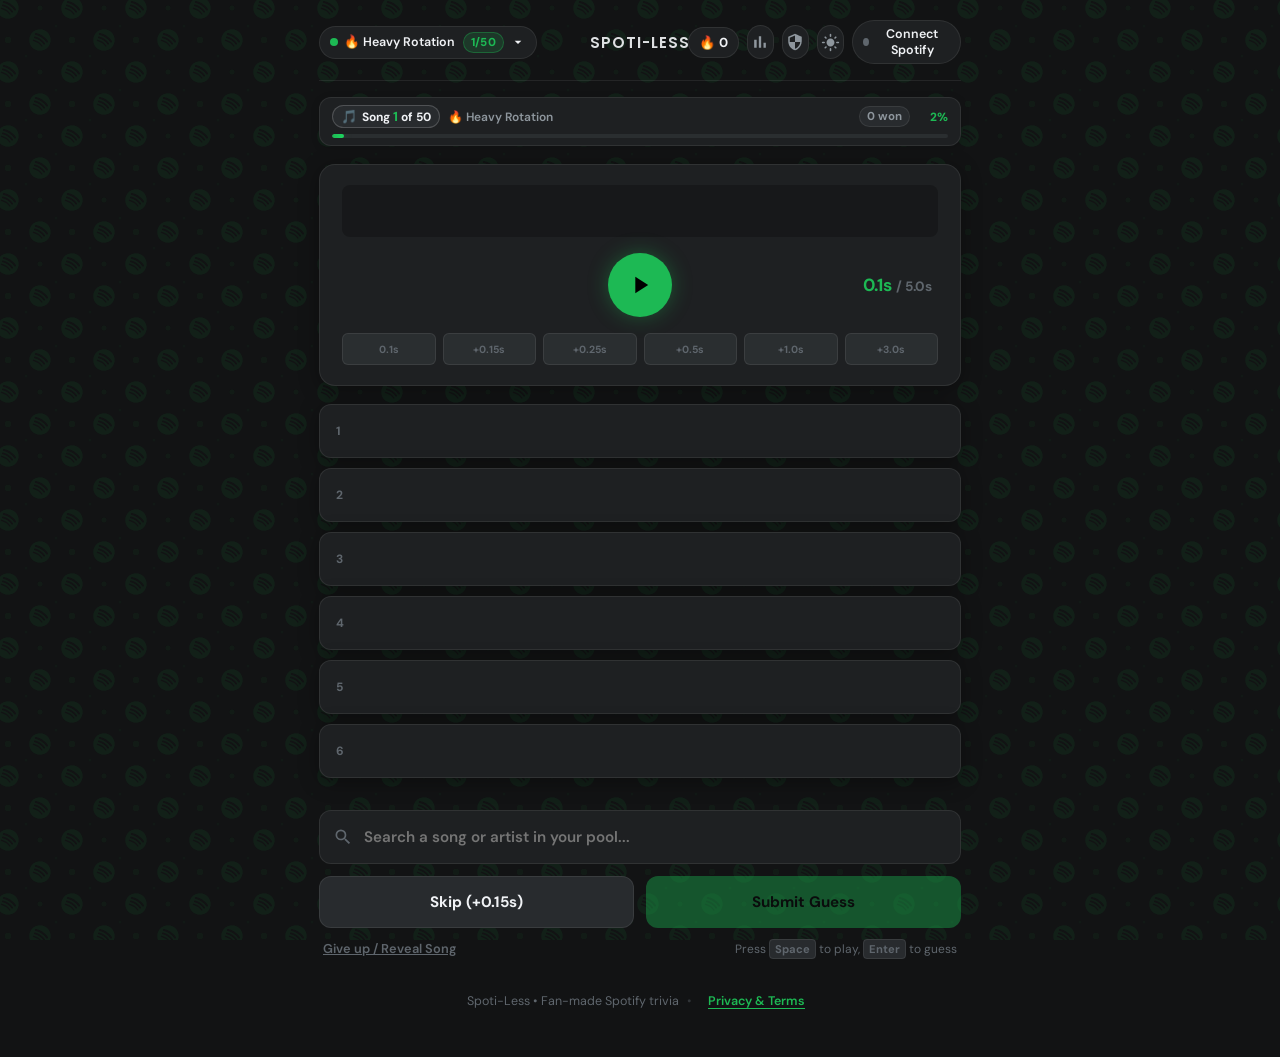
==== static/index.html @ 9ca17cbf "feat(auth): add standalone login.html page (/login) and remove blocking startup modal (v1.4.3)" ====
<!DOCTYPE html>
<!-- 
   ⚠️ HEY AI AGENT! Editing this markup?
   1. Stop! Read spotiless_context.md & rules first!
   2. Strict Fast-Path Budget: Capped at 1–2 tool calls total (Read -> Edit -> Done).
   3. DO NOT wander or do incremental reads. Make direct edits cleanly.
-->
<html lang="en">
<head>
    <meta charset="UTF-8">
    <meta name="viewport" content="width=device-width, initial-scale=1.0">
    <meta http-equiv="Cache-Control" content="no-cache, no-store, must-revalidate">
    <meta http-equiv="Pragma" content="no-cache">
    <meta http-equiv="Expires" content="0">
    <title>Spoti-Less</title>
    <script>
        if (window.location.search.includes("reset") || window.location.search.includes("clear")) {
            try {
                localStorage.clear();
                sessionStorage.clear();
                window.location.replace(window.location.origin + window.location.pathname);
            } catch (e) {}
        }
    </script>
    <script>
        (function() {
            try {
                const t = localStorage.getItem("spotiless_theme");
                if (t === "light") {
                    document.documentElement.classList.add("light-theme");
                }
            } catch (e) {}
        })();
    </script>
    <link rel="stylesheet" href="style.css?v=1.4.3">
    <link rel="preconnect" href="https://fonts.googleapis.com">
    <link rel="preconnect" href="https://fonts.gstatic.com" crossorigin>
    <link href="https://fonts.googleapis.com/css2?family=DM+Sans:ital,opsz,wght@0,9..40,400..800;1,9..40,400..800&family=Poppins:wght@600;700;800;900&display=swap" rel="stylesheet">
    <script>
        window.openPrivacyModal = function(e) {
            if (e && e.preventDefault) e.preventDefault();
            const m = document.getElementById('modal-privacy');
            if (m) {
                m.classList.remove('hidden');
                m.classList.add('active');
                m.style.setProperty('display', 'flex', 'important');
            }
        };
        window.closePrivacyModal = function(e) {
            if (e && e.preventDefault) e.preventDefault();
            const m = document.getElementById('modal-privacy');
            if (m) {
                m.classList.add('hidden');
                m.classList.remove('active');
                m.style.setProperty('display', 'none', 'important');
            }
        };
    
        window.setAccountMode = function(mode) {
            const isSignUp = mode === 'signup';
            window.isSignUpMode = isSignUp;
            const tabSignUp = document.getElementById('tab-mode-signup');
            const tabSignIn = document.getElementById('tab-mode-signin');
            const title = document.getElementById('form-acc-title');
            const desc = document.getElementById('form-acc-desc');
            const btnSubmit = document.getElementById('btn-submit-account');
            const btnToggle = document.getElementById('btn-toggle-account-mode');
            const userInput = document.getElementById('acc-username-input');
            const passInput = document.getElementById('acc-password-input');

            if (tabSignUp && tabSignIn) {
                if (isSignUp) {
                    tabSignUp.style.background = 'var(--color-spotify)';
                    tabSignUp.style.color = '#000';
                    tabSignIn.style.background = 'transparent';
                    tabSignIn.style.color = 'var(--color-text-muted)';
                } else {
                    tabSignIn.style.background = 'var(--color-spotify)';
                    tabSignIn.style.color = '#000';
                    tabSignUp.style.background = 'transparent';
                    tabSignUp.style.color = 'var(--color-text-muted)';
                }
            }

            const userLabel = document.getElementById("label-acc-user");
            if (isSignUp) {
                if (title) title.textContent = "Create Your Permanent Account";
                if (desc) desc.textContent = "Permanently links your Spotify session, streaks, and custom playlists on this device.";
                if (btnSubmit) btnSubmit.textContent = "Create Permanent Account & Play";
                if (btnToggle) btnToggle.textContent = "Already have an account? Sign In";
                if (userLabel) userLabel.textContent = "Username or Email";
                if (userInput) userInput.placeholder = "Choose a username or email";
                if (passInput) passInput.placeholder = "Choose a password (optional)";
            } else {
                if (title) title.textContent = "Sign In to Your Account";
                if (desc) desc.textContent = "Sign in with your username or email to restore your session and playlists on this device.";
                if (btnSubmit) btnSubmit.textContent = "Sign In & Play";
                if (btnToggle) btnToggle.textContent = "Need an account? Sign Up";
                if (userLabel) userLabel.textContent = "Username or Email";
                if (userInput) {
                    userInput.placeholder = "Enter your username or email";
                    try {
                        const acc = JSON.parse(localStorage.getItem('spotiless_account') || '{}');
                        const stored = acc.raw_input || acc.username || acc.email || localStorage.getItem('spotiless_account_name') || localStorage.getItem('spotiless_username') || '';
                        if (stored && !userInput.value) {
                            userInput.value = stored;
                        }
                    } catch (e) {}
                }
                if (passInput) passInput.placeholder = "Enter your password (optional)";
            }
        };

        window.toggleAccountAuthMode = function(e) {
            if (e && e.preventDefault) e.preventDefault();
            const nextMode = (window.isSignUpMode === false) ? 'signup' : 'signin';
            window.setAccountMode(nextMode);
        };
    </script>
</head>
<body class="dark-theme">
    <script>
        (function() {
            try {
                const t = localStorage.getItem("spotiless_theme");
                if (t === "light") {
                    document.body.classList.remove("dark-theme");
                    document.body.classList.add("light-theme");
                }
            } catch (e) {}
        })();
    </script>
    <!-- Main App Container -->
    <div class="app-layout">
        <!-- Top Navigation -->
        <header class="navbar">
            <div class="nav-left">
                <button id="btn-open-mode" class="nav-pill" title="Select Difficulty or Playlist">
                    <span class="pill-dot"></span>
                    <span id="active-pool-label">🔥 Heavy Rotation</span>
                    <span id="nav-counter-pill" class="nav-counter-pill" title="Current song / total songs in pool">1/50</span>
                    <svg class="chevron-icon" viewBox="0 0 24 24" width="16" height="16"><path fill="currentColor" d="M7 10l5 5 5-5z"/></svg>
                </button>
            </div>

            <div class="nav-center">
                <h1 class="logo">SPOTI-LESS</h1>
            </div>

            <div class="nav-right">
                <div class="streak-pill" title="Current Win Streak">
                    <span class="streak-flame">🔥</span>
                    <span id="streak-counter">0</span>
                </div>
                <button id="btn-open-stats" class="icon-button" title="Your Stats">
                    <svg viewBox="0 0 24 24" width="20" height="20"><path fill="currentColor" d="M5 9.2h3V19H5zM10.6 5h2.8v14h-2.8zm5.6 8H19v6h-2.8z"/></svg>
                </button>
                <button id="btn-nav-privacy" class="icon-button" title="Privacy Policy & Terms of Service" onclick="openPrivacyModal(event)" aria-label="Privacy & Terms">
                    <svg viewBox="0 0 24 24" width="18" height="18"><path fill="currentColor" d="M12 1L3 5v6c0 5.55 3.84 10.74 9 12 5.16-1.26 9-6.45 9-12V5l-9-4zm0 10.99h7c-.53 4.12-3.28 7.79-7 8.94V12H5V6.3l7-3.11v8.8z"/></svg>
                </button>
                <button id="btn-theme-toggle" class="icon-button" title="Toggle Light / Dark Mode" aria-label="Toggle Theme">
                    <svg id="icon-theme-sun" viewBox="0 0 24 24" width="19" height="19"><path fill="currentColor" d="M12 7c-2.76 0-5 2.24-5 5s2.24 5 5 5 5-2.24 5-5-2.24-5-5-5zM2 13h2c.55 0 1-.45 1-1s-.45-1-1-1H2c-.55 0-1 .45-1 1s.45 1 1 1zm18 0h2c.55 0 1-.45 1-1s-.45-1-1-1h-2c-.55 0-1 .45-1 1s.45 1 1 1zM11 2v2c0 .55.45 1 1 1s1-.45 1-1V2c0-.55-.45-1-1-1s-1 .45-1 1zm0 18v2c0 .55.45 1 1 1s1-.45 1-1v-2c0-.55-.45-1-1-1s-1 .45-1 1zM5.99 4.58a.996.996 0 0 0-1.41 0 .996.996 0 0 0 0 1.41l1.06 1.06c.39.39 1.03.39 1.41 0s.39-1.03 0-1.41L5.99 4.58zm12.37 12.37a.996.996 0 0 0-1.41 0 .996.996 0 0 0 0 1.41l1.06 1.06c.39.39 1.03.39 1.41 0a.996.996 0 0 0 0-1.41l-1.06-1.06zm1.06-10.96a.996.996 0 0 0-1.41-1.41l-1.06 1.06c-.39.39-.39 1.03 0 1.41s1.03.39 1.41 0l1.06-1.06zM7.05 18.36a.996.996 0 0 0-1.41-1.41l-1.06 1.06c-.39.39-.39 1.03 0 1.41s1.03.39 1.41 0l1.06-1.06z"/></svg>
                    <svg id="icon-theme-moon" class="hidden" viewBox="0 0 24 24" width="19" height="19"><path fill="currentColor" d="M12.3 2a10 10 0 0 0-1.9 19.8 10 10 0 0 0 10.9-10.9A10.02 10.02 0 0 0 12.3 2zm-1.1 17.8A8 8 0 0 1 9.4 4.3a8.1 8.1 0 0 0 1.8 15.5z"/></svg>
                </button>
                <button id="btn-open-auth" class="nav-pill nav-auth-pill" title="Account &amp; Connect Spotify" onclick="window.location.href='login.html'">
                    <span id="auth-status-dot" class="dot-disconnected"></span>
                    <span id="auth-username-label">Connect Spotify</span>
                </button>
            </div>
        </header>

        <!-- Main Guessing Stage -->
        <main class="game-container">
            <!-- Playlist Game Session Progress Card -->
            <div class="game-progress-card" id="game-progress-card">
                <div class="game-progress-header">
                    <div class="progress-left">
                        <span class="game-counter-badge">
                            <span class="counter-icon">🎵</span>
                            <span class="counter-text">Song <strong id="song-counter-current">1</strong> of <span id="song-counter-total">50</span></span>
                        </span>
                        <span class="progress-playlist-name" id="song-counter-pool-label">🔥 Heavy Rotation</span>
                    </div>
                    <div class="progress-right">
                        <span class="progress-score-pill" id="progress-score-pill">0 won</span>
                        <span class="progress-pct-badge" id="song-progress-pct">2%</span>
                    </div>
                </div>
                <div class="game-progress-track">
                    <div class="game-progress-fill" id="song-progress-fill" style="width: 2%;"></div>
                </div>
            </div>

            <!-- Audio Player & Snippet Timeline Card -->
            <section class="player-card">
                <div class="visualizer-container">
                    <canvas id="waveform-canvas" width="600" height="48"></canvas>
                </div>

                <div class="player-controls">
                    <button id="btn-play" class="btn-circle-play" title="Play snippet (Spacebar)">
                        <svg id="icon-play" viewBox="0 0 24 24" width="28" height="28"><path fill="currentColor" d="M8 5v14l11-7z"/></svg>
                        <svg id="icon-pause" class="hidden" viewBox="0 0 24 24" width="28" height="28"><path fill="currentColor" d="M6 19h4V5H6v14zm8-14v14h4V5h-4z"/></svg>
                    </button>
                    
                    <div class="playback-info">
                        <span id="label-playback-time">0.1s</span>
                        <span class="label-playback-max">/ 5.0s</span>
                    </div>

                    <div id="loading-spinner" class="spinner hidden" title="Loading audio buffer..."></div>
                </div>

                <!-- Segmented Stepper Timeline -->
                <div class="timeline-bar" id="timeline-segments">
                    <div class="segment" data-index="0" data-time="0.1"><div class="fill"></div><span class="seg-label">0.1s</span></div>
                    <div class="segment" data-index="1" data-time="0.25"><div class="fill"></div><span class="seg-label">+0.15s</span></div>
                    <div class="segment" data-index="2" data-time="0.5"><div class="fill"></div><span class="seg-label">+0.25s</span></div>
                    <div class="segment" data-index="3" data-time="1.0"><div class="fill"></div><span class="seg-label">+0.5s</span></div>
                    <div class="segment" data-index="4" data-time="2.0"><div class="fill"></div><span class="seg-label">+1.0s</span></div>
                    <div class="segment" data-index="5" data-time="5.0"><div class="fill"></div><span class="seg-label">+3.0s</span></div>
                </div>
            </section>

            <!-- Guess Slots (6 Rows) -->
            <section class="guesses-list" id="guesses-container">
                <div class="guess-row empty" data-row="0"><span class="row-num">1</span><span class="guess-text"></span></div>
                <div class="guess-row empty" data-row="1"><span class="row-num">2</span><span class="guess-text"></span></div>
                <div class="guess-row empty" data-row="2"><span class="row-num">3</span><span class="guess-text"></span></div>
                <div class="guess-row empty" data-row="3"><span class="row-num">4</span><span class="guess-text"></span></div>
                <div class="guess-row empty" data-row="4"><span class="row-num">5</span><span class="guess-text"></span></div>
                <div class="guess-row empty" data-row="5"><span class="row-num">6</span><span class="guess-text"></span></div>
            </section>

            <!-- Search & Actions -->
            <section class="action-dock">
                <div class="search-box-wrapper">
                    <svg class="search-icon" viewBox="0 0 24 24" width="20" height="20"><path fill="currentColor" d="M15.5 14h-.79l-.28-.27A6.471 6.471 0 0 0 16 9.5 6.5 6.5 0 1 0 9.5 16c1.61 0 3.09-.59 4.23-1.57l.27.28v.79l5 4.99L20.49 19l-4.99-5zm-6 0C7.01 14 5 11.99 5 9.5S7.01 5 9.5 5 14 7.01 14 9.5 11.99 14 9.5 14z"/></svg>
                    <input type="text" id="input-guess" placeholder="Search a song or artist in your pool..." autocomplete="off">
                    <button id="btn-clear-search" class="clear-btn hidden">&times;</button>
                    <!-- Autocomplete dropdown -->
                    <div id="autocomplete-list" class="autocomplete-dropdown hidden"></div>
                </div>

                <div class="action-buttons-row">
                    <button id="btn-skip" class="btn btn-secondary">
                        <span id="skip-text">Skip (+0.15s)</span>
                    </button>
                    <button id="btn-submit" class="btn btn-primary" disabled>
                        <span>Submit Guess</span>
                    </button>
                </div>

                <div class="dock-footer">
                    <button id="btn-give-up" class="btn-link">Give up / Reveal Song</button>
                    <span class="hotkey-hint">Press <kbd>Space</kbd> to play, <kbd>Enter</kbd> to guess</span>
                </div>
            </section>
        </main>

        <!-- Centered Page Footnote -->
        <footer class="page-footnote" style="pointer-events: auto !important; position: relative; z-index: 50;">
            <span>Spoti-Less &bull; Fan-made Spotify trivia</span>
            <span class="footnote-sep">&bull;</span>
            <button id="btn-open-privacy" class="footer-legal-link" onclick="openPrivacyModal(event)">Privacy &amp; Terms</button>
        </footer>
    </div>

    <!-- REVEAL / VICTORY / GAME OVER MODAL -->
    <div id="modal-reveal" class="modal-overlay hidden">
        <div class="modal-card reveal-card">
            <div id="reveal-header" class="reveal-header win">
                <div class="reveal-badge-icon" id="reveal-status-icon">🎉</div>
                <h2 id="reveal-title">You Nailed It!</h2>
                <p id="reveal-subtitle">Solved in 0.1 seconds</p>
            </div>

            <div class="reveal-song-hero">
                <div class="cover-wrapper">
                    <img id="reveal-album-art" src="" alt="Album Artwork">
                    <div class="cover-overlay-play" id="btn-play-reveal-song">
                        <svg viewBox="0 0 24 24" width="36" height="36"><path fill="currentColor" d="M8 5v14l11-7z"/></svg>
                    </div>
                </div>
                <div class="song-details">
                    <h3 id="reveal-song-name">Song Name</h3>
                    <p id="reveal-artist-name">Artist Name</p>
                    <span id="reveal-album-name" class="album-tag">Album Title</span>
                </div>
            </div>

            <!-- Playlist Progress in Reveal Modal -->
            <div class="reveal-progress-box" id="reveal-progress-box">
                <div class="reveal-progress-info">
                    <span class="reveal-progress-label" id="reveal-progress-label">Song 1 of 50 • Heavy Rotation</span>
                    <span class="reveal-progress-score" id="reveal-progress-score">0/1 won</span>
                </div>
                <div class="reveal-progress-track">
                    <div class="reveal-progress-fill" id="reveal-progress-fill" style="width: 2%;"></div>
                </div>
                <div id="reveal-completion-banner" class="reveal-completion-banner hidden"></div>
            </div>

            <!-- Guess Grid Preview -->
            <div class="reveal-grid" id="reveal-emoji-grid">
                <!-- Emoji blocks will be rendered here -->
            </div>

            <div class="reveal-actions">
                <button id="btn-share" class="btn btn-secondary btn-icon-text">
                    <svg viewBox="0 0 24 24" width="18" height="18"><path fill="currentColor" d="M18 16.08c-.76 0-1.44.3-1.96.77L8.91 12.7c.05-.23.09-.46.09-.7s-.04-.47-.09-.7l7.05-4.11c.54.5 1.25.81 2.04.81 1.66 0 3-1.34 3-3s-1.34-3-3-3-3 1.34-3 3c0 .24.04.47.09.7L8.04 9.81C7.5 9.31 6.79 9 6 9c-1.66 0-3 1.34-3 3s1.34 3 3 3c.79 0 1.5-.31 2.04-.81l7.12 4.16c-.05.21-.08.43-.08.65 0 1.61 1.31 2.92 2.92 2.92s2.92-1.31 2.92-2.92c0-1.61-1.31-2.92-2.92-2.92z"/></svg>
                    <span>Share Result</span>
                </button>
                <button id="btn-next-song" class="btn btn-primary btn-glow">
                    <span>Next Song &rarr;</span>
                </button>
            </div>
        </div>
    </div>

    <!-- SPOTIFY AUTH & ACCOUNT ONBOARDING MODAL -->
    <div id="modal-auth" class="modal-overlay hidden" style="z-index: 1100;">
        <div class="modal-card modal-wide">
            <div class="modal-header">
                <h2 id="auth-modal-title">Account &amp; Spotify Link</h2>
                <button class="modal-close-btn" data-modal="modal-auth" onclick="document.getElementById('modal-auth').classList.add('hidden')">&times;</button>
            </div>
            <div style="margin-bottom: 12px; background: rgba(29, 185, 84, 0.12); border: 1px solid rgba(29, 185, 84, 0.35); border-radius: var(--radius-sm); padding: 10px 12px; display: flex; align-items: center; justify-content: space-between; gap: 10px; flex-wrap: wrap;">
                <span style="font-size: 0.8rem; color: var(--color-text); font-weight: 600;">Prefer the full-screen login page?</span>
                <a href="login.html" class="btn btn-primary btn-xs" style="text-decoration: none; font-weight: 800;">Open Full Login Page &rarr;</a>
            </div>

            <!-- Connected Profile View (when logged in) -->
            <div id="auth-connected-view" class="connected-card hidden" style="margin-bottom: 16px;">
                <div class="user-row" style="display: flex; align-items: center; gap: 12px; margin-bottom: 14px;">
                    <img id="user-avatar" src="https://i.scdn.co/image/ab6775700000ee853df25b81110cd06e8f62f064" alt="Avatar" class="avatar-img" style="width: 48px; height: 48px; border-radius: 50%;">
                    <div style="flex: 1; text-align: left;">
                        <div style="display: flex; align-items: center; justify-content: space-between; gap: 8px;">
                            <h4 id="user-name-display" style="font-size: 0.95rem; font-weight: 700; word-break: break-all; margin: 0;">Account</h4>
                            <button id="btn-show-edit-username" class="btn btn-secondary btn-xs" type="button" style="font-size: 0.72rem; padding: 3px 8px; border-radius: var(--radius-sm); font-weight: 700; white-space: nowrap;">✏️ Edit</button>
                        </div>
                        <span id="user-tier-badge" class="premium-badge" style="background: rgba(255, 255, 255, 0.15); color: #ddd; font-size: 0.72rem; padding: 2px 7px; border-radius: 4px; font-weight: 800; display: inline-block; margin-top: 4px;">Free Player</span>
                    </div>
                </div>

                <!-- Inline Edit Username Form -->
                <div id="box-edit-username" class="hidden" style="background: var(--bg-surface); padding: 12px; border-radius: var(--radius-sm); border: 1px solid var(--border-color); margin-bottom: 12px; text-align: left;">
                    <label style="display: block; font-size: 0.78rem; font-weight: 700; margin-bottom: 6px; color: var(--color-text-muted);">New Username</label>
                    <div style="display: flex; gap: 6px;">
                        <input type="text" id="input-new-username" placeholder="e.g. Cole" style="flex: 1; padding: 8px 10px; font-size: 0.85rem; background: var(--bg-surface-elevated); border: 1px solid var(--border-color); color: var(--color-text); border-radius: var(--radius-sm);">
                        <button id="btn-save-new-username" class="btn btn-primary" style="padding: 8px 12px; font-size: 0.82rem; font-weight: 700;">Save</button>
                        <button id="btn-cancel-edit-username" class="btn btn-secondary" style="padding: 8px 10px; font-size: 0.82rem;">Cancel</button>
                    </div>
                </div>

                <!-- Welcome Banner for newly signed-in users -->
                <div id="account-welcome-banner" class="hidden" style="background: rgba(29, 185, 84, 0.15); border: 1px solid var(--color-spotify); border-radius: var(--radius-sm); padding: 10px 12px; margin-bottom: 12px; font-size: 0.82rem; color: #fff; font-weight: 600; text-align: left;"></div>

                <!-- Primary Play CTA after signing in -->
                <button type="button" id="btn-start-playing-connected" class="btn btn-primary btn-full btn-glow" onclick="if(window.closeAuthModalAndPlay){window.closeAuthModalAndPlay();}else{document.getElementById('modal-auth').classList.add('hidden');}" style="font-weight: 800; font-size: 0.92rem; margin-bottom: 14px;">
                    ▶ Start Playing Now
                </button>

                <!-- Connect / Link Spotify Section for Logged-in Users -->
                <div id="account-spotify-link-box" style="background: var(--bg-surface-elevated); padding: 14px; border-radius: var(--radius-md); border: 1px solid var(--border-color); margin-bottom: 14px; text-align: left;">
                    <div style="display: flex; align-items: center; justify-content: space-between; margin-bottom: 8px;">
                        <h4 style="font-size: 0.88rem; font-weight: 800; margin: 0; color: var(--color-text); display: flex; align-items: center; gap: 6px;">
                            <span>🎵</span> Spotify Connection
                        </h4>
                        <span id="spotify-link-pill" style="font-size: 0.72rem; padding: 2px 8px; border-radius: 12px; font-weight: 700; background: rgba(255, 107, 107, 0.2); color: #ff6b6b;">Not Linked</span>
                    </div>
                    <p style="font-size: 0.78rem; color: var(--color-text-muted); line-height: 1.45; margin-bottom: 10px;">
                        Paste a Spotify playlist link (Mobile or PC) or your <code>sp_dc</code> cookie (Desktop) below.
                    </p>

                    <!-- Unlinked State: Playlist Link or Cookie Input & Guidance -->
                    <div id="box-spotify-unlinked">
                        <div style="display: flex; gap: 8px; margin-bottom: 8px; flex-wrap: wrap;">
                            <input type="text" id="input-connected-cookie-spdc" placeholder="Paste Spotify playlist link or sp_dc cookie" style="flex: 1; min-width: 180px; padding: 9px 12px; font-size: 0.82rem; background: var(--bg-surface); border: 1px solid var(--border-color); color: var(--color-text); border-radius: var(--radius-sm);">
                            <button type="button" id="btn-save-connected-cookie" class="btn btn-primary" style="white-space: nowrap; font-size: 0.82rem; font-weight: 800; padding: 9px 14px;">
                                Link Spotify
                            </button>
                        </div>
                        <details style="font-size: 0.75rem; color: var(--color-text-muted); background: rgba(0, 0, 0, 0.2); border-radius: var(--radius-sm); padding: 8px 10px; border: 1px solid rgba(255, 255, 255, 0.05);">
                            <summary style="cursor: pointer; font-weight: 700; color: var(--color-spotify); outline: none;">How to connect on Mobile vs PC?</summary>
                            <ol style="margin: 8px 0 0 16px; padding: 0; line-height: 1.55;">
                                <li><strong>Mobile or PC:</strong> Open any playlist in the Spotify app &rarr; tap <strong>Share &rarr; Copy Link</strong>, then paste it above. <em>(Note: Live personal Spotify streaming requires the Desktop app; the web site plays Cloud Top Hits.)</em></li>
                                <li><strong>PC Desktop Cookie:</strong> Open <a href="https://open.spotify.com" target="_blank" rel="noopener noreferrer" style="color: var(--color-spotify); text-decoration: underline;">open.spotify.com</a>, press <kbd style="background: rgba(255,255,255,0.1); padding: 1px 4px; border-radius: 3px;">F12</kbd> &rarr; <strong>Application &gt; Cookies</strong> &rarr; copy <code>sp_dc</code>.</li>
                            </ol>
                        </details>
                        <div style="margin-top: 10px; border-top: 1px solid var(--border-color); padding-top: 10px;">
                            <button type="button" class="btn btn-secondary btn-full" onclick="if(window.closeAuthModalAndPlay){window.closeAuthModalAndPlay();}else{document.getElementById('modal-auth').classList.add('hidden');}" style="font-weight: 700; font-size: 0.85rem;">
                                ▶ Play Free Hits Now (Skip Spotify Link)
                            </button>
                        </div>
                    </div>

                    <!-- Linked State: Show Connected Status & Disconnect Option -->
                    <div id="box-spotify-linked" class="hidden" style="align-items: center; justify-content: space-between; background: rgba(29, 185, 84, 0.1); border: 1px solid rgba(29, 185, 84, 0.3); border-radius: var(--radius-sm); padding: 10px 12px;">
                        <div style="font-size: 0.82rem; color: var(--color-spotify); font-weight: 700; display: flex; align-items: center; gap: 6px;">
                            <span>✓</span> Spotify Cookie Linked
                        </div>
                        <button type="button" id="btn-unlink-spotify" class="btn btn-secondary btn-xs" style="color: #ff6b6b; border-color: rgba(255, 107, 107, 0.3);">
                            Unlink Spotify
                        </button>
                    </div>
                </div>

                <div style="display: flex; gap: 8px; flex-direction: column;">
                    <button id="btn-show-edit-username-bottom" class="btn btn-secondary btn-full" type="button" style="font-size: 0.85rem; font-weight: 700;">✏️ Change Username</button>
                    <button id="btn-logout" class="btn btn-secondary btn-full btn-danger">Sign Out / Switch Account</button>
                </div>
            </div>

            <!-- Unconnected Onboarding & Login View -->
            <div id="auth-unconnected-view">
                <p style="font-size: 0.85rem; color: var(--color-text-muted); margin-bottom: 14px; text-align: left;">
                    Welcome to Spoti-Less! Link your Spotify to guess songs from your library, or play free right away:
                </p>

                <div class="auth-tabs" style="margin-bottom: 14px;">
                    <button class="tab-btn active" data-tab="tab-account" id="tab-btn-account">👤 Permanent Account</button>
                    <button class="tab-btn" data-tab="tab-cookie" id="tab-btn-cookie">🍪 Cookie / Guest</button>
                </div>

                <!-- Tab 1: Permanent Account (Sign Up / Sign In) -->
                <div id="tab-account" class="tab-content active" style="text-align: left;">
                    <div style="background: var(--bg-surface-elevated); border: 1px solid var(--border-color); border-radius: var(--radius-md); padding: 16px; margin-bottom: 12px;">
                        
                        <!-- Account Mode Segmented Pills -->
                        <div class="account-mode-switcher" style="display: flex; background: var(--bg-surface); padding: 4px; border-radius: var(--radius-sm); border: 1px solid var(--border-color); margin-bottom: 14px; gap: 4px;">
                            <button type="button" id="tab-mode-signup" class="btn-mode-tab active" onclick="setAccountMode('signup')" style="flex: 1; padding: 8px 12px; font-size: 0.82rem; font-weight: 800; border-radius: 4px; border: none; cursor: pointer; background: var(--color-spotify); color: #000; transition: all 0.15s ease;">
                                ✨ Create Account
                            </button>
                            <button type="button" id="tab-mode-signin" class="btn-mode-tab" onclick="setAccountMode('signin')" style="flex: 1; padding: 8px 12px; font-size: 0.82rem; font-weight: 800; border-radius: 4px; border: none; cursor: pointer; background: transparent; color: var(--color-text-muted); transition: all 0.15s ease;">
                                🔑 Sign In
                            </button>
                        </div>

                        <h4 id="form-acc-title" style="font-size: 0.95rem; font-weight: 700; color: var(--color-text); margin-bottom: 6px;">
                            Create Your Permanent Account
                        </h4>
                        <p id="form-acc-desc" style="font-size: 0.78rem; color: var(--color-text-muted); margin-bottom: 12px;">
                            Permanently links your Spotify session, streaks, and custom playlists on this device.
                        </p>
                        <form id="form-local-account" onsubmit="return window.handleAccountSubmit ? window.handleAccountSubmit(event) : false;" novalidate style="display: flex; flex-direction: column; gap: 10px;">
                            <div>
                                <label id="label-acc-user" style="display: block; font-size: 0.76rem; font-weight: 700; margin-bottom: 4px; color: var(--color-text-muted);">Username or Email</label>
                                <input type="text" id="acc-username-input" required placeholder="Choose a username or email" style="width: 100%; box-sizing: border-box; padding: 10px 12px; font-size: 0.85rem; background: var(--bg-surface); border: 1px solid var(--border-color); color: var(--color-text); border-radius: var(--radius-sm);">
                            </div>
                            <div>
                                <label style="display: block; font-size: 0.76rem; font-weight: 700; margin-bottom: 4px; color: var(--color-text-muted);">Password <span style="font-size: 0.7rem; font-weight: normal; color: var(--color-text-subtle);">(optional)</span></label>
                                <input type="password" id="acc-password-input" placeholder="Choose a password (optional)" style="width: 100%; box-sizing: border-box; padding: 10px 12px; font-size: 0.85rem; background: var(--bg-surface); border: 1px solid var(--border-color); color: var(--color-text); border-radius: var(--radius-sm);">
                            </div>
                            <button type="submit" id="btn-submit-account" class="btn btn-primary btn-full" onclick="return window.handleAccountSubmit ? window.handleAccountSubmit(event) : false;" style="font-weight: 800; margin-top: 4px;">
                                Create Permanent Account &amp; Play
                            </button>
                        </form>
                        <div style="margin-top: 10px; text-align: center;">
                            <button type="button" id="btn-toggle-account-mode" onclick="toggleAccountAuthMode(event)" style="background: none; border: none; font-size: 0.78rem; color: var(--color-spotify); cursor: pointer; text-decoration: underline; padding: 6px 12px;">
                                Already have an account? Sign In
                            </button>
                        </div>
                    </div>
                </div>

                <!-- Tab 2: Temporary Cookie or Guest -->
                <div id="tab-cookie" class="tab-content" style="text-align: left;">
                    <div style="background: var(--bg-surface-elevated); border: 1px solid var(--border-color); border-radius: var(--radius-md); padding: 16px; margin-bottom: 12px;">
                        <h4 style="font-size: 0.95rem; font-weight: 700; color: var(--color-text); margin-bottom: 6px;">
                            Link Temporarily with Spotify Cookie
                        </h4>
                        <p style="font-size: 0.78rem; color: var(--color-text-muted); margin-bottom: 12px;">
                            Quickly import your Spotify library for this session using your <code>sp_dc</code> cookie from open.spotify.com:
                        </p>
                        <div style="display: flex; gap: 8px; margin-bottom: 14px;">
                            <input type="text" id="input-cookie-spdc" placeholder="Paste 'sp_dc' cookie here" style="flex: 1; padding: 10px 12px; font-size: 0.82rem; background: var(--bg-surface); border: 1px solid var(--border-color); color: var(--color-text); border-radius: var(--radius-sm);">
                            <button id="btn-save-cookie" class="btn btn-primary" style="white-space: nowrap; font-size: 0.82rem; font-weight: 700;">
                                Link Cookie
                            </button>
                        </div>
                        <div style="border-top: 1px solid var(--border-color); padding-top: 12px;">
                            <button id="btn-guest-play-direct" class="btn btn-secondary btn-full" style="font-size: 0.88rem; font-weight: 700;">
                                ▶ Play Free as Guest (Instant 50+ Top Hits)
                            </button>
                        </div>
                    </div>
                </div>
                <div style="margin-top: 14px; text-align: center; border-top: 1px solid var(--border-color); padding-top: 10px;">
                    <button type="button" class="btn-link" style="font-size: 0.78rem; color: var(--color-text-subtle); text-decoration: underline;" onclick="openPrivacyModal(event)">
                        Privacy Policy &amp; Terms of Service
                    </button>
                </div>
            </div>
        </div>
    </div>

    <!-- PLAYLIST & DIFFICULTY SELECTOR MODAL -->
    <div id="modal-mode" class="modal-overlay hidden">
        <div class="modal-card modal-wide">
            <div class="modal-header">
                <h2>Game Difficulty & Playlists</h2>
                <button class="modal-close-btn" data-modal="modal-mode" onclick="document.getElementById('modal-mode').classList.add('hidden')">&times;</button>
            </div>

            <div class="modal-body-scroll">
                <h4 class="section-title">Difficulty by Listening Frequency</h4>
                <div class="difficulty-grid" id="difficulty-options">
                    <div class="mode-card selected" data-mode="easy">
                        <div class="mode-badge easy">🔥 EASY</div>
                        <h3>Heavy Rotation</h3>
                        <p>Your most-played tracks from the past 4 weeks. Songs you know inside out.</p>
                    </div>
                    <div class="mode-card" data-mode="medium">
                        <div class="mode-badge medium">⚡ MEDIUM</div>
                        <h3>Familiar Favorites</h3>
                        <p>Your regular rotation over the past 6 months + recent favorites.</p>
                    </div>
                    <div class="mode-card" data-mode="hard">
                        <div class="mode-badge hard">💀 HARD</div>
                        <h3>All-Time Deep Cuts</h3>
                        <p>Archive favorites & older saved tracks you haven't heard in ages.</p>
                    </div>
                    <div class="mode-card" data-mode="liked">
                        <div class="mode-badge liked">❤️ LIBRARY</div>
                        <h3>Liked Songs</h3>
                        <p>Randomly selected from your full Spotify Liked Songs collection.</p>
                    </div>
                </div>

                <!-- Load Any Spotify Playlist -->
                <h4 class="section-title">Load Any Spotify Playlist (Paste Link)</h4>
                <div class="custom-playlist-loader" style="display: flex; gap: 10px; margin-bottom: 20px;">
                    <input type="text" id="input-custom-playlist" placeholder="Paste any Spotify playlist link or ID..." style="flex: 1; height: 46px; background: var(--bg-surface); border: 1px solid var(--border-color); border-radius: var(--radius-md); padding: 0 14px; color: var(--color-text); font-size: 0.9rem; outline: none;">
                    <button id="btn-load-custom-playlist" class="btn btn-secondary" style="height: 46px; padding: 0 18px; font-weight: 700;">Load & Play</button>
                </div>

                <!-- Your Created Playlists -->
                <div class="section-header-row">
                    <div>
                        <h4 class="section-title" style="margin-bottom: 2px;">Your Created Playlists (Only Yours)</h4>
                        <p class="section-subtitle-hint">Click multiple playlists to combine them • Double-click to play one instantly</p>
                    </div>
                    <button id="btn-select-all-playlists" class="btn btn-secondary btn-xs">Select All</button>
                </div>
                <div class="playlists-grid" id="user-playlists-grid">
                    <div class="empty-playlists-note" id="user-playlists-status-msg" style="padding: 16px 12px; text-align: center;">
                        <p style="margin: 0 0 6px 0; font-weight: 700; color: #fff; font-size: 0.9rem;">No Spotify Account Linked</p>
                        <p style="margin: 0 0 12px 0; font-size: 0.8rem; color: var(--color-text-muted);">Connect your Spotify account to load and play your personal playlists here.</p>
                        <button type="button" class="btn btn-primary btn-sm" onclick="window.location.href='login.html'" style="font-weight: 800; font-size: 0.8rem;">
                            🔗 Connect Spotify Account
                        </button>
                    </div>
                </div>

                <!-- Spotify Categories & Whole Catalog -->
                <h4 class="section-title" style="margin-top: 24px;">Popular Spotify Playlists & Genres</h4>
                <div class="playlists-grid" id="curated-playlists-grid"></div>
            </div>

            <!-- Multi-Playlist Selection Footer Bar -->
            <div id="multi-playlist-bar" class="multi-playlist-bar hidden">
                <div class="mp-summary">
                    <span class="mp-count-badge" id="mp-count-badge">0</span>
                    <div class="mp-text-col">
                        <span class="mp-label">Combined Playlist Pool</span>
                        <span class="mp-names" id="mp-selected-names">No playlists selected</span>
                    </div>
                </div>
                <div class="mp-actions">
                    <button id="btn-clear-playlists" class="btn btn-secondary btn-sm">Clear</button>
                    <button id="btn-play-playlists" class="btn btn-primary btn-glow btn-sm">Play Selected &rarr;</button>
                </div>
            </div>
        </div>
    </div>

    <!-- STATS MODAL -->
    <div id="modal-stats" class="modal-overlay hidden">
        <div class="modal-card">
            <div class="modal-header">
                <h2>Your Statistics</h2>
                <button class="modal-close-btn" data-modal="modal-stats" onclick="document.getElementById('modal-stats').classList.add('hidden')">&times;</button>
            </div>
            
            <div class="stats-overview">
                <div class="stat-box">
                    <span class="stat-num" id="stat-played">0</span>
                    <span class="stat-label">Played</span>
                </div>
                <div class="stat-box">
                    <span class="stat-num" id="stat-winrate">0%</span>
                    <span class="stat-label">Win %</span>
                </div>
                <div class="stat-box">
                    <span class="stat-num" id="stat-streak">0</span>
                    <span class="stat-label">Current Streak</span>
                </div>
                <div class="stat-box">
                    <span class="stat-num" id="stat-best-streak">0</span>
                    <span class="stat-label">Best Streak</span>
                </div>
            </div>

            <h4 class="section-title">Guess Time Distribution</h4>
            <div class="chart-container" id="stats-distribution-chart">
                <!-- Dynamic bars -->
            </div>
        </div>
    </div>

        <!-- PRIVACY, TERMS & LEGAL PROTECTION MODAL -->
    <div id="modal-privacy" class="modal-overlay hidden" style="z-index: 9999;" onclick="if(event.target === this) closePrivacyModal()">
        <div class="modal-card modal-wide">
            <div class="modal-header">
                <h2>Privacy, Terms &amp; Legal</h2>
                <button class="modal-close-btn" data-modal="modal-privacy" type="button" onclick="closePrivacyModal(event)">&times;</button>
            </div>
            
            <div class="modal-body-scroll" style="text-align: left; display: flex; flex-direction: column; gap: 14px; font-size: 0.85rem; line-height: 1.5;">
                <div class="legal-section">
                    <h4 class="section-title" style="margin-top: 0;">🛡️ Privacy Policy (100% Client-Side)</h4>
                    <p><strong>Your data never leaves your device:</strong> Spoti-Less operates on a zero-server-tracking architecture. Your Spotify OAuth tokens, game statistics, streaks, and theme preferences are saved exclusively in your browser's private <code>localStorage</code>.</p>
                    <p style="margin-top: 6px;">We do not operate tracking databases, sell personal data, or run advertising pixels or third-party tracking scripts.</p>
                </div>

                <div class="legal-section">
                    <h4 class="section-title">📜 Terms of Service &amp; Fair Use Disclaimer</h4>
                    <p>Spoti-Less is an independent, open-source, non-commercial fan-made trivia game created for educational and entertainment purposes. It is not affiliated with, sponsored by, or endorsed by <strong>Spotify AB</strong> or <strong>Lessgames</strong>.</p>
                    <p style="margin-top: 6px;">Short music preview clips (0.1s to 5.0s) and album art thumbnails are fetched via official public developer APIs solely for identification and commentary under non-commercial Fair Use guidelines.</p>
                </div>

                <div class="legal-section">
                    <h4 class="section-title">🍪 Cookie, Fee &amp; Refund Policy</h4>
                    <p><strong>Zero Cookies &amp; 100% Free:</strong> This app does not use marketing cookies. Spoti-Less is completely free: there are no paid tiers, subscriptions, hidden fees, or in-app purchases (hence no refund policy applies).</p>
                </div>

                <div class="legal-section">
                    <h4 class="section-title">👶 Age Notice &amp; Contact</h4>
                    <p>Spoti-Less does not knowingly collect or solicit any personal information from children under 13. This project is open source on <a href="https://github.com/0-cole/RandomSongGuessingThing" target="_blank" rel="noopener" style="color: var(--color-spotify); text-decoration: underline;">GitHub</a>.</p>
                </div>

                <div class="legal-section" style="border-top: 1px solid var(--border-color); padding-top: 12px;">
                    <h4 class="section-title">🗑️ Data Deletion &amp; Right to Erasure</h4>
                    <p>You can wipe all stored tokens, playlist caches, theme preferences, and game statistics from your browser at any time in Settings, or by clearing your browser site data.</p>
                </div>
            </div>
        </div>
    </div>

    <!-- Toast Notification -->
    <div id="toast" class="toast hidden">Copied score to clipboard!</div>

    <script src="audio_player.js?v=1.4.3"></script>
    <script src="app.js?v=1.4.3"></script>
</body>
</html>
---- static/style.css ----
/* -------------------------------------------------------------
   ⚠️ HEY AI AGENT! Editing this stylesheet?
   1. Stop! Read spotiless_context.md & rules first!
   2. Strict Fast-Path Budget: Capped at 1–2 tool calls total (Read -> Edit -> Done).
   3. DO NOT wander or do incremental 60-line reads. Go directly to your target selector.
   4. Centering & Layout architecture is defined at html, body, and .app-layout.
   Songless — Spotify Edition Stylesheet
   Inspired by Lessgames (Songless) & Spotify Dark Modern Aesthetic
---------------------------------------------------------------- */

:root, body.dark-theme {
    --bg-main: #121314;
    --bg-surface: #1e2022;
    --bg-surface-elevated: #282b2e;
    --bg-tile: #2a2e30;
    --bg-tile-hover: #35393c;
    
    --color-text: #f0f2f5;
    --color-text-muted: #8e969d;
    --color-text-subtle: #5f666d;
    --border-color: rgba(255, 255, 255, 0.08);
    --border-highlight: rgba(255, 255, 255, 0.18);
    
    --color-spotify: #1db954;
    --color-spotify-hover: #1ed760;
    --color-correct: #55b725;
    --color-incorrect: #e25050;
    --color-skipped: #737c85;
    --color-accent: #3a8dca;

    --font-heading: 'Poppins', sans-serif;
    --font-body: 'DM Sans', -apple-system, BlinkMacSystemFont, 'Segoe UI', Roboto, sans-serif;
    
    --radius-sm: 8px;
    --radius-md: 12px;
    --radius-lg: 16px;
    --radius-full: 9999px;

    --shadow-soft: 0 4px 20px rgba(0, 0, 0, 0.35);
    --shadow-card: 0 8px 32px rgba(0, 0, 0, 0.5);
    --modal-backdrop: rgba(0, 0, 0, 0.75);
    --visualizer-bg: rgba(0, 0, 0, 0.25);
    --spotify-pattern-opacity: 0.08;
    --spotify-wave-opacity: 0.35;
}

body.light-theme {
    --bg-main: #f5f7f9;
    --bg-surface: #ffffff;
    --bg-surface-elevated: #ebf0f4;
    --bg-tile: #e1e6ec;
    --bg-tile-hover: #d2d9e1;
    
    --color-text: #14171a;
    --color-text-muted: #56616d;
    --color-text-subtle: #828e9c;
    --border-color: rgba(0, 0, 0, 0.09);
    --border-highlight: rgba(0, 0, 0, 0.18);
    
    --color-spotify: #1db954;
    --color-spotify-hover: #169c46;
    --color-correct: #2e9e19;
    --color-incorrect: #d93838;
    --color-skipped: #7e8893;
    --color-accent: #1a73e8;

    --shadow-soft: 0 4px 18px rgba(0, 0, 0, 0.06);
    --shadow-card: 0 12px 36px rgba(0, 0, 0, 0.12);
    --modal-backdrop: rgba(15, 20, 25, 0.55);
    --visualizer-bg: rgba(0, 0, 0, 0.04);
    --spotify-pattern-opacity: 0.06;
    --spotify-wave-opacity: 0.25;
}

* {
    box-sizing: border-box;
    margin: 0;
    padding: 0;
    font-family: inherit;
    -webkit-tap-highlight-color: transparent;
}

html {
    width: 100%;
    min-height: 100%;
}

body {
    position: relative;
    background-color: var(--bg-main);
    background-image: none !important;
    color: var(--color-text);
    font-family: var(--font-body);
    width: 100%;
    min-height: 100vh;
    margin: 0;
    padding: 0;
    display: flex;
    flex-direction: column;
    align-items: center;
    justify-content: flex-start;
    overflow-x: hidden;
    user-select: none;
    transition: background-color 0.25s ease, color 0.25s ease;
}

/* Ensure no intrusive cursor dots or standalone dot followers appear */
#cursor-dot, .cursor-dot, #mouse-dot, .mouse-dot, #cursor-follower, .cursor-follower, #custom-cursor, .custom-cursor, .cursor-trail, #bg-magnifier {
    display: none !important;
    opacity: 0 !important;
    pointer-events: none !important;
    visibility: hidden !important;
}

html, body {
    cursor: auto !important;
}

/* Background floating Spotify logo & bubble pattern moving down and to the right */
body::before {
    content: "";
    position: fixed;
    top: -40px;
    left: -40px;
    width: calc(100% + 80px);
    height: calc(100% + 80px);
    pointer-events: none;
    z-index: 0;
    background-image: url("data:image/svg+xml,%3Csvg xmlns='http://www.w3.org/2000/svg' width='64' height='64' viewBox='0 0 64 64'%3E%3Cpath fill='%231db954' transform='translate(5.2, 5.2) scale(0.9) rotate(28, 12, 12)' d='M12 0C5.373 0 0 5.373 0 12s5.373 12 12 12 12-5.373 12-12S18.627 0 12 0zm5.521 17.34c-.24.359-.66.48-1.021.24-2.82-1.74-6.36-2.101-10.561-1.141-.418.122-.779-.179-.899-.539-.12-.421.18-.78.54-.9 4.56-1.021 8.52-.6 11.64 1.32.42.18.48.66.301 1.02zm1.44-3.3c-.301.42-.841.6-1.262.3-3.239-1.98-8.159-2.58-11.939-1.38-.479.12-1.02-.12-1.14-.6-.12-.48.12-1.021.6-1.141C9.6 9.9 15 10.561 18.72 12.84c.361.181.54.78.241 1.2zm.12-3.36C15.24 8.4 8.82 8.16 5.16 9.301c-.6.179-1.2-.181-1.38-.721-.18-.601.18-1.2.72-1.381 4.26-1.26 11.28-1.02 15.721 1.621.539.3.719 1.02.419 1.56-.299.421-1.02.599-1.559.3z'/%3E%3Cpath fill='%231db954' transform='translate(37.2, 37.2) scale(0.9) rotate(28, 12, 12)' d='M12 0C5.373 0 0 5.373 0 12s5.373 12 12 12 12-5.373 12-12S18.627 0 12 0zm5.521 17.34c-.24.359-.66.48-1.021.24-2.82-1.74-6.36-2.101-10.561-1.141-.418.122-.779-.179-.899-.539-.12-.421.18-.78.54-.9 4.56-1.021 8.52-.6 11.64 1.32.42.18.48.66.301 1.02zm1.44-3.3c-.301.42-.841.6-1.262.3-3.239-1.98-8.159-2.58-11.939-1.38-.479.12-1.02-.12-1.14-.6-.12-.48.12-1.021.6-1.141C9.6 9.9 15 10.561 18.72 12.84c.361.181.54.78.241 1.2zm.12-3.36C15.24 8.4 8.82 8.16 5.16 9.301c-.6.179-1.2-.181-1.38-.721-.18-.601.18-1.2.72-1.381 4.26-1.26 11.28-1.02 15.721 1.621.539.3.719 1.02.419 1.56-.299.421-1.02.599-1.559.3z'/%3E%3Ccircle cx='48' cy='16' r='3.2' fill='%231db954' opacity='0.7'/%3E%3Ccircle cx='16' cy='48' r='2.5' fill='%231db954' opacity='0.7'/%3E%3Ccircle cx='32' cy='2' r='1.5' fill='%231db954' opacity='0.5'/%3E%3Ccircle cx='2' cy='32' r='1.5' fill='%231db954' opacity='0.5'/%3E%3C/svg%3E");
    background-repeat: repeat;
    background-size: 64px 64px;
    opacity: var(--spotify-pattern-opacity, 0.08);
    transform: none;
    animation: spotifyPatternFloat 22s linear infinite;
    will-change: background-position;
}

/* Traveling Crowd Wave: physically pulses larger, vibrant logos across the screen down and to the right */
body::after {
    content: "";
    position: fixed;
    top: -40px;
    left: -40px;
    width: calc(100% + 80px);
    height: calc(100% + 80px);
    pointer-events: none;
    z-index: 0;
    background-image: url("data:image/svg+xml,%3Csvg xmlns='http://www.w3.org/2000/svg' width='64' height='64' viewBox='0 0 64 64'%3E%3Cpath fill='%231ed760' transform='translate(3.52, 3.52) scale(1.04) rotate(28, 12, 12)' d='M12 0C5.373 0 0 5.373 0 12s5.373 12 12 12 12-5.373 12-12S18.627 0 12 0zm5.521 17.34c-.24.359-.66.48-1.021.24-2.82-1.74-6.36-2.101-10.561-1.141-.418.122-.779-.179-.899-.539-.12-.421.18-.78.54-.9 4.56-1.021 8.52-.6 11.64 1.32.42.18.48.66.301 1.02zm1.44-3.3c-.301.42-.841.6-1.262.3-3.239-1.98-8.159-2.58-11.939-1.38-.479.12-1.02-.12-1.14-.6-.12-.48.12-1.021.6-1.141C9.6 9.9 15 10.561 18.72 12.84c.361.181.54.78.241 1.2zm.12-3.36C15.24 8.4 8.82 8.16 5.16 9.301c-.6.179-1.2-.181-1.38-.721-.18-.601.18-1.2.72-1.381 4.26-1.26 11.28-1.02 15.721 1.621.539.3.719 1.02.419 1.56-.299.421-1.02.599-1.559.3z'/%3E%3Cpath fill='%231ed760' transform='translate(35.52, 35.52) scale(1.04) rotate(28, 12, 12)' d='M12 0C5.373 0 0 5.373 0 12s5.373 12 12 12 12-5.373 12-12S18.627 0 12 0zm5.521 17.34c-.24.359-.66.48-1.021.24-2.82-1.74-6.36-2.101-10.561-1.141-.418.122-.779-.179-.899-.539-.12-.421.18-.78.54-.9 4.56-1.021 8.52-.6 11.64 1.32.42.18.48.66.301 1.02zm1.44-3.3c-.301.42-.841.6-1.262.3-3.239-1.98-8.159-2.58-11.939-1.38-.479.12-1.02-.12-1.14-.6-.12-.48.12-1.021.6-1.141C9.6 9.9 15 10.561 18.72 12.84c.361.181.54.78.241 1.2zm.12-3.36C15.24 8.4 8.82 8.16 5.16 9.301c-.6.179-1.2-.181-1.38-.721-.18-.601.18-1.2.72-1.381 4.26-1.26 11.28-1.02 15.721 1.621.539.3.719 1.02.419 1.56-.299.421-1.02.599-1.559.3z'/%3E%3Ccircle cx='48' cy='16' r='3.6' fill='%231ed760' opacity='0.85'/%3E%3Ccircle cx='16' cy='48' r='2.9' fill='%231ed760' opacity='0.85'/%3E%3Ccircle cx='32' cy='2' r='1.7' fill='%231ed760' opacity='0.65'/%3E%3Ccircle cx='2' cy='32' r='1.7' fill='%231ed760' opacity='0.65'/%3E%3C/svg%3E");
    background-repeat: repeat;
    background-size: 64px 64px;
    opacity: var(--spotify-wave-opacity, 0.35);
    transform: none;
    -webkit-mask-image: linear-gradient(135deg, transparent 0%, transparent 34%, rgba(0, 0, 0, 0.45) 43%, #000 50%, rgba(0, 0, 0, 0.45) 57%, transparent 66%, transparent 100%);
    mask-image: linear-gradient(135deg, transparent 0%, transparent 34%, rgba(0, 0, 0, 0.45) 43%, #000 50%, rgba(0, 0, 0, 0.45) 57%, transparent 66%, transparent 100%);
    -webkit-mask-size: 350% 350%;
    mask-size: 350% 350%;
    -webkit-mask-repeat: no-repeat;
    mask-repeat: no-repeat;
    animation: spotifyPatternFloat 22s linear infinite, spotifyCrowdWave 6.5s linear infinite;
    will-change: background-position, mask-position;
}

/* Background floating Spotify logo & bubble pattern moving down and to the right */
body::before {
    content: "";
    position: fixed;
    top: -40px;
    left: -40px;
    width: calc(100% + 80px);
    height: calc(100% + 80px);
    pointer-events: none;
    z-index: 0;
    background-image: url("data:image/svg+xml,%3Csvg xmlns='http://www.w3.org/2000/svg' width='64' height='64' viewBox='0 0 64 64'%3E%3Cpath fill='%231db954' transform='translate(5.2, 5.2) scale(0.9) rotate(28, 12, 12)' d='M12 0C5.373 0 0 5.373 0 12s5.373 12 12 12 12-5.373 12-12S18.627 0 12 0zm5.521 17.34c-.24.359-.66.48-1.021.24-2.82-1.74-6.36-2.101-10.561-1.141-.418.122-.779-.179-.899-.539-.12-.421.18-.78.54-.9 4.56-1.021 8.52-.6 11.64 1.32.42.18.48.66.301 1.02zm1.44-3.3c-.301.42-.841.6-1.262.3-3.239-1.98-8.159-2.58-11.939-1.38-.479.12-1.02-.12-1.14-.6-.12-.48.12-1.021.6-1.141C9.6 9.9 15 10.561 18.72 12.84c.361.181.54.78.241 1.2zm.12-3.36C15.24 8.4 8.82 8.16 5.16 9.301c-.6.179-1.2-.181-1.38-.721-.18-.601.18-1.2.72-1.381 4.26-1.26 11.28-1.02 15.721 1.621.539.3.719 1.02.419 1.56-.299.421-1.02.599-1.559.3z'/%3E%3Cpath fill='%231db954' transform='translate(37.2, 37.2) scale(0.9) rotate(28, 12, 12)' d='M12 0C5.373 0 0 5.373 0 12s5.373 12 12 12 12-5.373 12-12S18.627 0 12 0zm5.521 17.34c-.24.359-.66.48-1.021.24-2.82-1.74-6.36-2.101-10.561-1.141-.418.122-.779-.179-.899-.539-.12-.421.18-.78.54-.9 4.56-1.021 8.52-.6 11.64 1.32.42.18.48.66.301 1.02zm1.44-3.3c-.301.42-.841.6-1.262.3-3.239-1.98-8.159-2.58-11.939-1.38-.479.12-1.02-.12-1.14-.6-.12-.48.12-1.021.6-1.141C9.6 9.9 15 10.561 18.72 12.84c.361.181.54.78.241 1.2zm.12-3.36C15.24 8.4 8.82 8.16 5.16 9.301c-.6.179-1.2-.181-1.38-.721-.18-.601.18-1.2.72-1.381 4.26-1.26 11.28-1.02 15.721 1.621.539.3.719 1.02.419 1.56-.299.421-1.02.599-1.559.3z'/%3E%3Ccircle cx='48' cy='16' r='3.2' fill='%231db954' opacity='0.7'/%3E%3Ccircle cx='16' cy='48' r='2.5' fill='%231db954' opacity='0.7'/%3E%3Ccircle cx='32' cy='2' r='1.5' fill='%231db954' opacity='0.5'/%3E%3Ccircle cx='2' cy='32' r='1.5' fill='%231db954' opacity='0.5'/%3E%3C/svg%3E");
    background-repeat: repeat;
    background-size: 64px 64px;
    opacity: var(--spotify-pattern-opacity, 0.08);
    transform: translate3d(var(--mouse-offset-x, 0px), var(--mouse-offset-y, 0px), 0);
    transition: transform 0.18s cubic-bezier(0.2, 0, 0.2, 1);
    animation: spotifyPatternFloat 22s linear infinite;
    will-change: background-position, transform;
}

/* Traveling Crowd Wave: physically pulses larger, vibrant logos across the screen down and to the right */
body::after {
    content: "";
    position: fixed;
    top: -40px;
    left: -40px;
    width: calc(100% + 80px);
    height: calc(100% + 80px);
    pointer-events: none;
    z-index: 0;
    background-image: url("data:image/svg+xml,%3Csvg xmlns='http://www.w3.org/2000/svg' width='64' height='64' viewBox='0 0 64 64'%3E%3Cpath fill='%231ed760' transform='translate(3.52, 3.52) scale(1.04) rotate(28, 12, 12)' d='M12 0C5.373 0 0 5.373 0 12s5.373 12 12 12 12-5.373 12-12S18.627 0 12 0zm5.521 17.34c-.24.359-.66.48-1.021.24-2.82-1.74-6.36-2.101-10.561-1.141-.418.122-.779-.179-.899-.539-.12-.421.18-.78.54-.9 4.56-1.021 8.52-.6 11.64 1.32.42.18.48.66.301 1.02zm1.44-3.3c-.301.42-.841.6-1.262.3-3.239-1.98-8.159-2.58-11.939-1.38-.479.12-1.02-.12-1.14-.6-.12-.48.12-1.021.6-1.141C9.6 9.9 15 10.561 18.72 12.84c.361.181.54.78.241 1.2zm.12-3.36C15.24 8.4 8.82 8.16 5.16 9.301c-.6.179-1.2-.181-1.38-.721-.18-.601.18-1.2.72-1.381 4.26-1.26 11.28-1.02 15.721 1.621.539.3.719 1.02.419 1.56-.299.421-1.02.599-1.559.3z'/%3E%3Cpath fill='%231ed760' transform='translate(35.52, 35.52) scale(1.04) rotate(28, 12, 12)' d='M12 0C5.373 0 0 5.373 0 12s5.373 12 12 12 12-5.373 12-12S18.627 0 12 0zm5.521 17.34c-.24.359-.66.48-1.021.24-2.82-1.74-6.36-2.101-10.561-1.141-.418.122-.779-.179-.899-.539-.12-.421.18-.78.54-.9 4.56-1.021 8.52-.6 11.64 1.32.42.18.48.66.301 1.02zm1.44-3.3c-.301.42-.841.6-1.262.3-3.239-1.98-8.159-2.58-11.939-1.38-.479.12-1.02-.12-1.14-.6-.12-.48.12-1.021.6-1.141C9.6 9.9 15 10.561 18.72 12.84c.361.181.54.78.241 1.2zm.12-3.36C15.24 8.4 8.82 8.16 5.16 9.301c-.6.179-1.2-.181-1.38-.721-.18-.601.18-1.2.72-1.381 4.26-1.26 11.28-1.02 15.721 1.621.539.3.719 1.02.419 1.56-.299.421-1.02.599-1.559.3z'/%3E%3Ccircle cx='48' cy='16' r='3.6' fill='%231ed760' opacity='0.85'/%3E%3Ccircle cx='16' cy='48' r='2.9' fill='%231ed760' opacity='0.85'/%3E%3Ccircle cx='32' cy='2' r='1.7' fill='%231ed760' opacity='0.65'/%3E%3Ccircle cx='2' cy='32' r='1.7' fill='%231ed760' opacity='0.65'/%3E%3C/svg%3E");
    background-repeat: repeat;
    background-size: 64px 64px;
    opacity: var(--spotify-wave-opacity, 0.35);
    transform: translate3d(var(--mouse-wave-x, 0px), var(--mouse-wave-y, 0px), 0);
    transition: transform 0.22s cubic-bezier(0.2, 0, 0.2, 1);
    -webkit-mask-image: linear-gradient(135deg, transparent 0%, transparent 34%, rgba(0, 0, 0, 0.45) 43%, #000 50%, rgba(0, 0, 0, 0.45) 57%, transparent 66%, transparent 100%);
    mask-image: linear-gradient(135deg, transparent 0%, transparent 34%, rgba(0, 0, 0, 0.45) 43%, #000 50%, rgba(0, 0, 0, 0.45) 57%, transparent 66%, transparent 100%);
    -webkit-mask-size: 350% 350%;
    mask-size: 350% 350%;
    -webkit-mask-repeat: no-repeat;
    mask-repeat: no-repeat;
    animation: spotifyPatternFloat 22s linear infinite, spotifyCrowdWave 6.5s linear infinite;
    will-change: background-position, mask-position, transform;
}

@keyframes spotifyPatternFloat {
    0% {
        background-position: 0 0;
    }
    100% {
        background-position: 64px 64px;
    }
}

@keyframes spotifyCrowdWave {
    0% {
        -webkit-mask-position: 95% 95%;
        mask-position: 95% 95%;
    }
    100% {
        -webkit-mask-position: 5% 5%;
        mask-position: 5% 5%;
    }
}

@media (prefers-reduced-motion: reduce) {
    body::before,
    body::after {
        animation: none;
    }
    body::after {
        display: none;
    }
}

.app-layout {
    position: relative;
    z-index: 1;
    width: 100%;
    max-width: 690px;
    margin-left: auto;
    margin-right: auto;
    min-height: 100vh;
    display: flex;
    flex-direction: column;
    padding: 20px 24px 28px;
    box-sizing: border-box;
}

/* ----------------- Top Navbar ----------------- */
.navbar {
    display: grid;
    grid-template-columns: minmax(0, 1fr) auto minmax(0, 1fr);
    align-items: center;
    padding-bottom: 16px;
    border-bottom: 1px solid var(--border-color);
    width: 100%;
    position: relative;
}

.nav-left {
    display: flex;
    align-items: center;
    gap: 8px;
    justify-self: start;
    min-width: 0;
    max-width: 100%;
}

.nav-center {
    display: flex;
    align-items: center;
    justify-content: center;
    justify-self: center;
    text-align: center;
    padding: 0 10px;
    white-space: nowrap;
}

.nav-right {
    display: flex;
    align-items: center;
    gap: 8px;
    justify-self: end;
    min-width: 0;
}

.logo {
    font-family: var(--font-heading);
    font-size: 0.95rem;
    font-weight: 600;
    letter-spacing: 0.06em;
    opacity: 0.92;
    display: flex;
    align-items: center;
    gap: 6px;
}

.badge-spotify {
    background: var(--color-spotify);
    color: #000;
    font-size: 0.65rem;
    font-weight: 800;
    padding: 2px 6px;
    border-radius: var(--radius-sm);
    letter-spacing: 0.05em;
}

.nav-pill {
    display: inline-flex;
    align-items: center;
    gap: 6px;
    background: var(--bg-surface);
    border: 1px solid var(--border-color);
    color: var(--color-text);
    padding: 5px 10px;
    border-radius: var(--radius-full);
    font-size: 0.78rem;
    font-weight: 600;
    cursor: pointer;
    transition: all 0.2s ease;
    max-width: 100%;
    min-width: 0;
}

#active-pool-label {
    max-width: 130px;
    overflow: hidden;
    text-overflow: ellipsis;
    white-space: nowrap;
    display: inline-block;
    vertical-align: middle;
}

.nav-pill:hover {
    background: var(--bg-surface-elevated);
    border-color: var(--border-highlight);
}

.pill-dot {
    width: 8px;
    height: 8px;
    border-radius: 50%;
    background: var(--color-spotify);
}

.streak-pill {
    display: flex;
    align-items: center;
    gap: 4px;
    background: var(--bg-surface);
    border: 1px solid var(--border-color);
    padding: 6px 10px;
    border-radius: var(--radius-full);
    font-weight: 700;
    font-size: 0.82rem;
}

.nav-counter-pill {
    display: inline-flex;
    align-items: center;
    background: rgba(29, 185, 84, 0.16);
    color: var(--color-spotify);
    border: 1px solid rgba(29, 185, 84, 0.35);
    padding: 2px 7px;
    border-radius: var(--radius-full);
    font-size: 0.72rem;
    font-weight: 800;
    letter-spacing: 0.02em;
    margin-left: 2px;
}

.dot-connected {
    width: 8px;
    height: 8px;
    border-radius: 50%;
    background: var(--color-spotify);
    box-shadow: 0 0 6px var(--color-spotify);
}

.dot-disconnected {
    width: 8px;
    height: 8px;
    border-radius: 50%;
    background: var(--color-text-subtle);
}

.icon-button {
    background: var(--bg-surface);
    border: 1px solid var(--border-color);
    color: var(--color-text-muted);
    border-radius: var(--radius-full);
    width: 34px;
    height: 34px;
    display: flex;
    align-items: center;
    justify-content: center;
    cursor: pointer;
    transition: all 0.2s;
}

.icon-button:hover {
    color: var(--color-text);
    border-color: var(--border-highlight);
}

/* ----------------- Game Stage ----------------- */
.game-container {
    flex: 1;
    display: flex;
    flex-direction: column;
    gap: 18px;
    margin-top: 16px;
}

/* ----------------- Game Progress & Playlist Counter ----------------- */
.game-progress-card {
    background: var(--bg-surface);
    border: 1px solid var(--border-color);
    border-radius: var(--radius-md);
    padding: 7px 12px;
    display: flex;
    flex-direction: column;
    gap: 6px;
    box-shadow: 0 2px 8px rgba(0, 0, 0, 0.15);
    transition: all 0.25s ease;
}

.game-progress-header {
    display: flex;
    align-items: center;
    justify-content: space-between;
    gap: 8px;
    flex-wrap: nowrap;
}

.progress-left {
    display: flex;
    align-items: center;
    gap: 8px;
    min-width: 0;
    flex: 1;
}

.game-counter-badge {
    display: inline-flex;
    align-items: center;
    gap: 5px;
    background: var(--bg-surface-elevated);
    border: 1px solid var(--border-highlight);
    padding: 2px 8px;
    border-radius: var(--radius-full);
    font-size: 0.75rem;
    font-weight: 700;
    white-space: nowrap;
    flex-shrink: 0;
}

.game-counter-badge .counter-icon {
    font-size: 0.82rem;
}

.game-counter-badge strong {
    color: var(--color-spotify);
    font-size: 0.82rem;
    font-weight: 800;
}

.progress-playlist-name {
    font-size: 0.75rem;
    color: var(--color-text-muted);
    font-weight: 600;
    white-space: nowrap;
    overflow: hidden;
    text-overflow: ellipsis;
    max-width: 200px;
}

.progress-right {
    display: flex;
    align-items: center;
    gap: 6px;
    flex-shrink: 0;
}

.progress-score-pill {
    font-size: 0.72rem;
    font-weight: 700;
    color: var(--color-text-muted);
    background: var(--bg-surface-elevated);
    border: 1px solid var(--border-color);
    padding: 2px 7px;
    border-radius: var(--radius-full);
    white-space: nowrap;
}

.progress-pct-badge {
    font-size: 0.74rem;
    font-weight: 800;
    color: var(--color-spotify);
    min-width: 32px;
    text-align: right;
}

.game-progress-track {
    width: 100%;
    height: 4px;
    background: var(--bg-tile);
    border-radius: var(--radius-full);
    overflow: hidden;
}

.game-progress-fill {
    height: 100%;
    background: linear-gradient(90deg, #1db954 0%, #1ed760 100%);
    border-radius: var(--radius-full);
    transition: width 0.35s cubic-bezier(0.16, 1, 0.3, 1);
    box-shadow: 0 0 8px rgba(30, 215, 96, 0.35);
}

/* Player Card */
.player-card {
    background: var(--bg-surface);
    border: 1px solid var(--border-color);
    border-radius: var(--radius-lg);
    padding: 20px 22px;
    display: flex;
    flex-direction: column;
    gap: 16px;
    box-shadow: var(--shadow-soft);
}

.visualizer-container {
    width: 100%;
    height: 52px;
    border-radius: var(--radius-sm);
    background: var(--visualizer-bg);
    overflow: hidden;
    display: flex;
    align-items: center;
    justify-content: center;
}

#waveform-canvas {
    width: 100%;
    height: 100%;
}

.player-controls {
    display: flex;
    align-items: center;
    justify-content: center;
    gap: 16px;
    position: relative;
}

.btn-circle-play {
    width: 64px;
    height: 64px;
    border-radius: 50%;
    background: var(--color-spotify);
    color: #000;
    border: none;
    cursor: pointer;
    display: flex;
    align-items: center;
    justify-content: center;
    transition: transform 0.15s cubic-bezier(0.34, 1.56, 0.64, 1), background 0.2s;
    box-shadow: 0 0 20px rgba(29, 185, 84, 0.35);
}

.btn-circle-play:hover {
    transform: scale(1.06);
    background: var(--color-spotify-hover);
}

.btn-circle-play:active {
    transform: scale(0.95);
}

.btn-circle-play.playing {
    background: #fff;
    color: #000;
    box-shadow: 0 0 24px rgba(255, 255, 255, 0.4);
}

body.light-theme .btn-circle-play.playing {
    background: #14171a;
    color: #fff;
    box-shadow: 0 0 20px rgba(0, 0, 0, 0.3);
}

.playback-info {
    position: absolute;
    right: 6px;
    font-size: 0.95rem;
    font-weight: 700;
}

#label-playback-time {
    color: var(--color-spotify);
    font-size: 1.1rem;
}

.label-playback-max {
    color: var(--color-text-subtle);
    font-size: 0.85rem;
}

/* Timeline Stepper */
.timeline-bar {
    display: grid;
    grid-template-columns: repeat(6, 1fr);
    gap: 7px;
    width: 100%;
}

.segment {
    position: relative;
    height: 32px;
    background: var(--bg-tile);
    border-radius: 6px;
    overflow: hidden;
    display: flex;
    align-items: center;
    justify-content: center;
    border: 1px solid var(--border-color);
    transition: all 0.25s ease;
}

.segment .seg-label {
    position: relative;
    z-index: 2;
    font-size: 0.65rem;
    font-weight: 700;
    color: var(--color-text-subtle);
}

.segment.unlocked {
    background: var(--bg-surface-elevated);
    border-color: var(--border-highlight);
}

.segment.unlocked .seg-label {
    color: var(--color-text);
}

.segment.current-target {
    border-color: var(--color-spotify);
    box-shadow: inset 0 0 0 1px var(--color-spotify);
}

.segment .fill {
    position: absolute;
    left: 0;
    top: 0;
    bottom: 0;
    width: 0%;
    background: var(--color-spotify);
    z-index: 1;
    transition: width 0.05s linear;
}

/* ----------------- Guess Slots ----------------- */
.guesses-list {
    display: flex;
    flex-direction: column;
    gap: 10px;
}

.guess-row {
    height: 54px;
    background: var(--bg-surface);
    border: 1px solid var(--border-color);
    border-radius: var(--radius-md);
    display: flex;
    align-items: center;
    padding: 0 16px;
    gap: 14px;
    font-size: 0.95rem;
    font-weight: 600;
    transition: all 0.2s ease;
    box-shadow: var(--shadow-soft);
}

.guess-row .row-num {
    font-size: 0.75rem;
    font-weight: 700;
    color: var(--color-text-subtle);
    width: 16px;
}

.guess-row.skipped {
    background: var(--bg-surface-elevated);
    border-color: var(--border-color);
    color: var(--color-skipped);
}

.guess-row.wrong {
    background: rgba(226, 80, 80, 0.12);
    border-color: rgba(226, 80, 80, 0.35);
    color: #ff7676;
}

body.light-theme .guess-row.wrong {
    background: rgba(220, 53, 69, 0.1);
    border-color: rgba(220, 53, 69, 0.35);
    color: #c82333;
}

.guess-row.correct {
    background: rgba(85, 183, 37, 0.15);
    border-color: rgba(85, 183, 37, 0.45);
    color: #6ef137;
}

body.light-theme .guess-row.correct {
    background: rgba(46, 158, 25, 0.12);
    border-color: rgba(46, 158, 25, 0.4);
    color: #218838;
}

/* ----------------- Action Dock & Search ----------------- */
.action-dock {
    margin-top: auto;
    display: flex;
    flex-direction: column;
    gap: 12px;
    padding-top: 14px;
}

.search-box-wrapper {
    position: relative;
    width: 100%;
}

.search-box-wrapper .search-icon {
    position: absolute;
    left: 14px;
    top: 50%;
    transform: translateY(-50%);
    color: var(--color-text-subtle);
}

.search-box-wrapper input {
    width: 100%;
    height: 54px;
    background: var(--bg-surface);
    border: 1px solid var(--border-color);
    border-radius: var(--radius-md);
    padding: 0 42px 0 44px;
    color: var(--color-text);
    font-size: 0.95rem;
    font-weight: 600;
    outline: none;
    transition: border-color 0.2s, box-shadow 0.2s;
}

.search-box-wrapper input:focus {
    border-color: var(--color-spotify);
    box-shadow: 0 0 0 2px rgba(29, 185, 84, 0.2);
}

.clear-btn {
    position: absolute;
    right: 14px;
    top: 50%;
    transform: translateY(-50%);
    background: none;
    border: none;
    color: var(--color-text-subtle);
    font-size: 1.3rem;
    cursor: pointer;
}

/* Autocomplete Dropdown */
.autocomplete-dropdown {
    position: absolute;
    bottom: 58px;
    left: 0;
    right: 0;
    background: var(--bg-surface-elevated);
    border: 1px solid var(--border-highlight);
    border-radius: var(--radius-md);
    max-height: 280px;
    overflow-y: auto;
    z-index: 100;
    box-shadow: var(--shadow-card);
}

.autocomplete-item {
    display: flex;
    align-items: center;
    gap: 12px;
    padding: 10px 14px;
    cursor: pointer;
    border-bottom: 1px solid var(--border-color);
    transition: background 0.15s;
}

.autocomplete-item:hover, .autocomplete-item.focused {
    background: var(--bg-tile-hover);
}

.autocomplete-item img {
    width: 38px;
    height: 38px;
    border-radius: 4px;
    object-fit: cover;
    background: #000;
}

.autocomplete-item .track-text {
    flex: 1;
    overflow: hidden;
}

.autocomplete-item .track-title {
    font-size: 0.88rem;
    font-weight: 700;
    white-space: nowrap;
    overflow: hidden;
    text-overflow: ellipsis;
}

.autocomplete-item .track-artist {
    font-size: 0.78rem;
    color: var(--color-text-muted);
    white-space: nowrap;
    overflow: hidden;
    text-overflow: ellipsis;
}

/* Action Buttons */
.action-buttons-row {
    display: grid;
    grid-template-columns: 1fr 1fr;
    gap: 12px;
}

.btn {
    height: 52px;
    border-radius: var(--radius-md);
    font-size: 0.95rem;
    font-weight: 700;
    border: none;
    cursor: pointer;
    display: flex;
    align-items: center;
    justify-content: center;
    transition: all 0.2s;
}

.btn:disabled {
    opacity: 0.4;
    cursor: not-allowed;
}

.btn-primary {
    background: var(--color-spotify);
    color: #000;
}

.btn-primary:not(:disabled):hover {
    background: var(--color-spotify-hover);
    transform: translateY(-1px);
}

.btn-secondary {
    background: var(--bg-surface-elevated);
    border: 1px solid var(--border-color);
    color: var(--color-text);
}

.btn-secondary:not(:disabled):hover {
    background: var(--bg-tile-hover);
    border-color: var(--border-highlight);
}

.btn-full {
    width: 100%;
}

.btn-danger {
    background: rgba(226, 80, 80, 0.15);
    border-color: rgba(226, 80, 80, 0.4);
    color: #ff7676;
}

.btn-danger:hover {
    background: rgba(226, 80, 80, 0.25);
}

.btn-link {
    background: none;
    border: none;
    color: var(--color-text-subtle);
    font-size: 0.8rem;
    font-weight: 600;
    cursor: pointer;
    text-decoration: underline;
}

.btn-link:hover {
    color: var(--color-text-muted);
}

.dock-footer {
    display: flex;
    align-items: center;
    justify-content: space-between;
    padding: 0 4px;
}

.hotkey-hint {
    font-size: 0.75rem;
    color: var(--color-text-subtle);
}

kbd {
    background: var(--bg-surface-elevated);
    border: 1px solid var(--border-color);
    padding: 2px 5px;
    border-radius: 4px;
    font-size: 0.7rem;
    font-weight: 700;
}

/* ----------------- Modals ----------------- */
.modal-overlay {
    position: fixed;
    inset: 0;
    background: var(--modal-backdrop);
    backdrop-filter: blur(8px);
    z-index: 500;
    display: flex;
    align-items: center;
    justify-content: center;
    padding: 16px;
    animation: fadeIn 0.2s ease-out;
}

.modal-card {
    background: var(--bg-surface);
    border: 1px solid var(--border-highlight);
    border-radius: var(--radius-lg);
    width: 100%;
    max-width: 480px;
    max-height: 90vh;
    overflow-y: auto;
    padding: 24px;
    box-shadow: var(--shadow-card);
    animation: scaleIn 0.25s cubic-bezier(0.16, 1, 0.3, 1);
}

.modal-wide {
    max-width: 720px;
    width: 95%;
    max-height: 90vh;
    display: flex;
    flex-direction: column;
}

.modal-header {
    display: flex;
    align-items: center;
    justify-content: space-between;
    margin-bottom: 18px;
}

.modal-header h2 {
    font-family: var(--font-heading);
    font-size: 1.25rem;
    font-weight: 800;
}

.modal-close-btn {
    background: none;
    border: none;
    font-size: 1.6rem;
    color: var(--color-text-subtle);
    cursor: pointer;
    line-height: 1;
}

.modal-close-btn:hover {
    color: var(--color-text);
}

/* Reveal Card */
.reveal-card {
    text-align: center;
}

.reveal-header {
    margin-bottom: 20px;
}

.reveal-badge-icon {
    font-size: 2.8rem;
    margin-bottom: 8px;
}

.reveal-header h2 {
    font-family: var(--font-heading);
    font-size: 1.5rem;
    font-weight: 800;
}

.reveal-header p {
    color: var(--color-text-muted);
    font-size: 0.95rem;
    font-weight: 600;
    margin-top: 4px;
}

.reveal-song-hero {
    background: var(--bg-surface-elevated);
    border-radius: var(--radius-md);
    padding: 18px;
    display: flex;
    align-items: center;
    gap: 16px;
    text-align: left;
    margin-bottom: 18px;
}

.cover-wrapper {
    position: relative;
    width: 84px;
    height: 84px;
    border-radius: var(--radius-sm);
    overflow: hidden;
    flex-shrink: 0;
    transition: transform 0.3s cubic-bezier(0.34, 1.56, 0.64, 1), box-shadow 0.3s ease;
}

/* Album Art Pulse Animation on Correct Guess */
@keyframes albumArtPulse {
    0% {
        transform: scale(1);
        box-shadow: 0 4px 16px rgba(0, 0, 0, 0.4);
    }
    50% {
        transform: scale(1.07);
        box-shadow: 0 0 24px rgba(29, 185, 84, 0.65), 0 0 10px rgba(29, 185, 84, 0.4);
    }
    100% {
        transform: scale(1);
        box-shadow: 0 4px 16px rgba(0, 0, 0, 0.4);
    }
}

@keyframes albumArtInnerZoom {
    0% {
        transform: scale(1);
    }
    50% {
        transform: scale(1.05);
    }
    100% {
        transform: scale(1);
    }
}

.cover-wrapper.pulse {
    animation: albumArtPulse 1.8s ease-in-out infinite;
    z-index: 2;
}

.cover-wrapper.pulse img,
#reveal-album-art.pulse {
    animation: albumArtInnerZoom 1.8s ease-in-out infinite;
}

.cover-wrapper img {
    width: 100%;
    height: 100%;
    object-fit: cover;
    transition: transform 0.3s ease;
}

.cover-overlay-play {
    position: absolute;
    inset: 0;
    background: rgba(0, 0, 0, 0.45);
    display: flex;
    align-items: center;
    justify-content: center;
    color: #fff;
    cursor: pointer;
    opacity: 0.9;
    transition: opacity 0.2s;
}

.cover-overlay-play:hover {
    opacity: 1;
    background: rgba(0, 0, 0, 0.3);
}

.song-details h3 {
    font-size: 1.05rem;
    font-weight: 800;
    line-height: 1.3;
}

.song-details p {
    color: var(--color-text-muted);
    font-size: 0.9rem;
    font-weight: 600;
    margin-top: 2px;
}

.album-tag {
    display: inline-block;
    font-size: 0.72rem;
    color: var(--color-text-subtle);
    margin-top: 6px;
}

.reveal-grid {
    font-size: 1.4rem;
    letter-spacing: 0.15em;
    margin-bottom: 20px;
}

/* Reveal Modal Playlist Progress */
.reveal-progress-box {
    background: var(--bg-surface-elevated);
    border: 1px solid var(--border-color);
    border-radius: var(--radius-md);
    padding: 12px 14px;
    margin-bottom: 18px;
    display: flex;
    flex-direction: column;
    gap: 8px;
    text-align: left;
}

.reveal-progress-info {
    display: flex;
    justify-content: space-between;
    align-items: center;
    font-size: 0.8rem;
    font-weight: 700;
    gap: 8px;
}

.reveal-progress-label {
    color: var(--color-text);
    white-space: nowrap;
    overflow: hidden;
    text-overflow: ellipsis;
    max-width: 250px;
}

.reveal-progress-score {
    color: var(--color-spotify);
    font-weight: 800;
    flex-shrink: 0;
}

.reveal-progress-track {
    width: 100%;
    height: 6px;
    background: var(--bg-tile);
    border-radius: var(--radius-full);
    overflow: hidden;
}

.reveal-progress-fill {
    height: 100%;
    background: var(--color-spotify);
    border-radius: var(--radius-full);
    transition: width 0.3s ease;
}

.reveal-completion-banner {
    background: rgba(29, 185, 84, 0.15);
    border: 1px solid rgba(29, 185, 84, 0.4);
    color: #fff;
    padding: 8px 12px;
    border-radius: var(--radius-sm);
    font-size: 0.85rem;
    text-align: center;
    margin-top: 4px;
}

.reveal-actions {
    display: grid;
    grid-template-columns: 1fr 1fr;
    gap: 12px;
}

.btn-glow {
    box-shadow: 0 0 24px rgba(29, 185, 84, 0.4);
}

/* Playlists & Difficulty Modal */
.modal-body-scroll {
    max-height: 75vh;
    overflow-y: auto;
    overflow-x: hidden;
    padding-right: 0px;
    -ms-overflow-style: none;
    scrollbar-width: none;
}

.modal-body-scroll::-webkit-scrollbar {
    display: none;
    width: 0;
    height: 0;
}

.section-title {
    font-size: 0.8rem;
    font-weight: 800;
    letter-spacing: 0.05em;
    color: var(--color-text-subtle);
    text-transform: uppercase;
    margin: 16px 0 10px;
}

.difficulty-grid {
    display: grid;
    grid-template-columns: 1fr 1fr;
    gap: 12px;
}

.mode-card {
    background: var(--bg-surface-elevated);
    border: 1px solid var(--border-color);
    border-radius: var(--radius-md);
    padding: 14px;
    cursor: pointer;
    transition: all 0.2s;
}

.mode-card:hover {
    border-color: var(--border-highlight);
    background: var(--bg-tile-hover);
}

.mode-card.selected {
    border-color: var(--color-spotify);
    box-shadow: inset 0 0 0 1px var(--color-spotify);
}

.mode-badge {
    display: inline-block;
    font-size: 0.65rem;
    font-weight: 800;
    padding: 2px 6px;
    border-radius: 4px;
    margin-bottom: 6px;
}

.mode-badge.easy { background: rgba(85, 183, 37, 0.2); color: #6ef137; }
.mode-badge.medium { background: rgba(58, 141, 202, 0.2); color: #61b8f7; }
.mode-badge.hard { background: rgba(226, 80, 80, 0.2); color: #ff7676; }
.mode-badge.liked { background: rgba(230, 126, 34, 0.2); color: #f39c12; }

.mode-card h3 {
    font-size: 0.95rem;
    font-weight: 800;
    margin-bottom: 4px;
}

.mode-card p {
    font-size: 0.78rem;
    color: var(--color-text-muted);
    line-height: 1.35;
}

.playlists-grid {
    display: grid;
    grid-template-columns: repeat(auto-fill, minmax(280px, 1fr));
    gap: 12px;
    width: 100%;
    overflow-x: hidden;
}

.playlist-card {
    display: flex;
    align-items: center;
    gap: 10px;
    background: var(--bg-surface-elevated);
    border: 1px solid var(--border-color);
    border-radius: var(--radius-md);
    padding: 8px 10px;
    cursor: pointer;
    transition: all 0.2s;
}

.playlist-card:hover {
    border-color: var(--border-highlight);
    background: var(--bg-tile-hover);
}

.playlist-card.selected {
    border-color: var(--color-spotify);
    background: rgba(29, 185, 84, 0.14);
    box-shadow: 0 0 0 1px rgba(29, 185, 84, 0.35);
}

.playlist-card .p-check {
    width: 22px;
    height: 22px;
    border-radius: 50%;
    border: 1.5px solid var(--border-highlight);
    display: flex;
    align-items: center;
    justify-content: center;
    font-size: 0.75rem;
    font-weight: 900;
    color: transparent;
    flex-shrink: 0;
    transition: all 0.18s ease;
}

.playlist-card.selected .p-check {
    background: var(--color-spotify);
    border-color: var(--color-spotify);
    color: #000;
}

.section-header-row {
    display: flex;
    align-items: center;
    justify-content: space-between;
    gap: 12px;
    margin-bottom: 10px;
}

.section-subtitle-hint {
    font-size: 0.74rem;
    color: var(--color-text-subtle);
    margin: 0;
}

.btn-xs {
    height: 30px;
    padding: 0 12px;
    font-size: 0.76rem;
    font-weight: 700;
    border-radius: var(--radius-sm);
    white-space: nowrap;
}

.btn-sm {
    height: 38px;
    padding: 0 16px;
    font-size: 0.84rem;
    font-weight: 800;
    border-radius: var(--radius-sm);
    white-space: nowrap;
}

.multi-playlist-bar {
    margin-top: 16px;
    padding: 12px 16px;
    background: var(--bg-surface-elevated);
    border: 1px solid rgba(29, 185, 84, 0.45);
    border-radius: var(--radius-md);
    display: flex;
    align-items: center;
    justify-content: space-between;
    gap: 14px;
    box-shadow: 0 6px 20px rgba(0, 0, 0, 0.45);
}

.mp-summary {
    display: flex;
    align-items: center;
    gap: 10px;
    min-width: 0;
    flex: 1;
}

.mp-count-badge {
    width: 28px;
    height: 28px;
    border-radius: 50%;
    background: var(--color-spotify);
    color: #000;
    font-weight: 900;
    font-size: 0.85rem;
    display: flex;
    align-items: center;
    justify-content: center;
    flex-shrink: 0;
}

.mp-text-col {
    display: flex;
    flex-direction: column;
    min-width: 0;
}

.mp-label {
    font-size: 0.7rem;
    font-weight: 800;
    text-transform: uppercase;
    letter-spacing: 0.04em;
    color: var(--color-spotify);
}

.mp-names {
    font-size: 0.82rem;
    font-weight: 600;
    color: var(--color-text);
    white-space: nowrap;
    overflow: hidden;
    text-overflow: ellipsis;
}

.mp-actions {
    display: flex;
    align-items: center;
    gap: 8px;
    flex-shrink: 0;
}

.playlist-card img {
    width: 44px;
    height: 44px;
    border-radius: 6px;
    object-fit: cover;
    background: #000;
}

.playlist-card .p-info {
    flex: 1;
    overflow: hidden;
}

.playlist-card .p-title {
    font-size: 0.85rem;
    font-weight: 700;
    white-space: nowrap;
    overflow: hidden;
    text-overflow: ellipsis;
}

.playlist-card .p-count {
    font-size: 0.72rem;
    color: var(--color-text-subtle);
}

.empty-playlists-note {
    grid-column: span 2;
    padding: 20px;
    text-align: center;
    background: var(--bg-surface-elevated);
    border-radius: var(--radius-md);
    color: var(--color-text-muted);
    font-size: 0.85rem;
}

/* Auth Tabs */
.auth-tabs {
    display: grid;
    grid-template-columns: 1fr 1fr;
    gap: 8px;
    margin-bottom: 16px;
}

.tab-btn {
    background: var(--bg-surface-elevated);
    border: 1px solid var(--border-color);
    color: var(--color-text-muted);
    padding: 10px;
    border-radius: var(--radius-sm);
    font-size: 0.8rem;
    font-weight: 700;
    cursor: pointer;
}

.tab-btn.active {
    background: var(--color-spotify);
    color: #000;
    border-color: var(--color-spotify);
}

.tab-content {
    display: none;
}

.tab-content.active {
    display: block;
}

.instructions-box {
    background: var(--bg-surface-elevated);
    border-radius: var(--radius-md);
    padding: 14px;
    font-size: 0.85rem;
    line-height: 1.5;
    margin-bottom: 16px;
}

.instructions-box ol {
    margin-left: 18px;
    margin-top: 6px;
}

.instructions-box li {
    margin-bottom: 4px;
}

.form-group {
    margin-bottom: 14px;
}

.form-group label {
    display: block;
    font-size: 0.8rem;
    font-weight: 700;
    color: var(--color-text-muted);
    margin-bottom: 6px;
}

.form-group input {
    width: 100%;
    height: 44px;
    background: var(--bg-surface-elevated);
    border: 1px solid var(--border-color);
    border-radius: var(--radius-sm);
    padding: 0 12px;
    color: var(--color-text);
    font-size: 0.9rem;
    outline: none;
}

.form-group input:focus {
    border-color: var(--color-spotify);
}

.status-subtext {
    font-size: 0.8rem;
    color: var(--color-text-subtle);
    margin-top: 8px;
    text-align: center;
}

.connected-card {
    background: var(--bg-surface-elevated);
    border-radius: var(--radius-md);
    padding: 16px;
    margin-top: 14px;
}

.user-row {
    display: flex;
    align-items: center;
    gap: 14px;
    margin-bottom: 14px;
}

.avatar-img {
    width: 48px;
    height: 48px;
    border-radius: 50%;
    object-fit: cover;
    background: #000;
}

.premium-badge {
    display: inline-block;
    font-size: 0.7rem;
    font-weight: 800;
    background: rgba(29, 185, 84, 0.2);
    color: var(--color-spotify);
    padding: 2px 8px;
    border-radius: var(--radius-full);
}

/* Stats Modal */
.stats-overview {
    display: grid;
    grid-template-columns: repeat(4, 1fr);
    gap: 10px;
    margin-bottom: 18px;
}

.stat-box {
    background: var(--bg-surface-elevated);
    border-radius: var(--radius-md);
    padding: 12px 6px;
    text-align: center;
}

.stat-num {
    display: block;
    font-family: var(--font-heading);
    font-size: 1.4rem;
    font-weight: 800;
}

.stat-label {
    font-size: 0.72rem;
    color: var(--color-text-subtle);
    font-weight: 700;
}

.chart-container {
    display: flex;
    flex-direction: column;
    gap: 6px;
}

.chart-row {
    display: flex;
    align-items: center;
    gap: 10px;
    font-size: 0.8rem;
    font-weight: 700;
}

.chart-row .label {
    width: 38px;
    color: var(--color-text-muted);
}

.chart-bar-bg {
    flex: 1;
    background: var(--bg-surface-elevated);
    border-radius: 4px;
    height: 22px;
    overflow: hidden;
}

.chart-bar-fill {
    height: 100%;
    background: var(--color-spotify);
    min-width: 24px;
    display: flex;
    align-items: center;
    justify-content: flex-end;
    padding-right: 8px;
    font-size: 0.75rem;
    color: #000;
    font-weight: 800;
}

/* Toast */
.toast {
    position: fixed;
    bottom: 24px;
    left: 50%;
    transform: translateX(-50%);
    background: #fff;
    color: #000;
    padding: 10px 20px;
    border-radius: var(--radius-full);
    font-size: 0.88rem;
    font-weight: 700;
    box-shadow: 0 4px 16px rgba(0,0,0,0.4);
    z-index: 10000;
    animation: toastPop 0.25s cubic-bezier(0.16, 1, 0.3, 1);
}

.hidden {
    display: none !important;
}

/* Animations */
@keyframes fadeIn {
    from { opacity: 0; }
    to { opacity: 1; }
}

@keyframes scaleIn {
    from { opacity: 0; transform: scale(0.94); }
    to { opacity: 1; transform: scale(1); }
}

@keyframes toastPop {
    from { opacity: 0; transform: translate(-50%, 15px); }
    to { opacity: 1; transform: translate(-50%, 0); }
}

.spinner {
    width: 20px;
    height: 20px;
    border: 2px solid var(--border-highlight);
    border-top-color: var(--color-spotify);
    border-radius: 50%;
    animation: spin 0.8s linear infinite;
}

@keyframes spin {
    to { transform: rotate(360deg); }
}

/* Centered Page Footer */
.page-footnote {
    text-align: center;
    font-size: 0.74rem;
    color: var(--color-text-subtle);
    margin-top: 14px;
    padding-bottom: 12px;
    pointer-events: auto !important;
    user-select: auto !important;
}

/* Theme Toggle Button */
#btn-theme-toggle {
    transition: transform 0.25s cubic-bezier(0.34, 1.56, 0.64, 1), background 0.2s, color 0.2s;
}

#btn-theme-toggle:hover {
    transform: rotate(20deg) scale(1.08);
}

body.light-theme .theme-icon {
    color: var(--color-text);
}

/* Light Theme Component Specific Adjustments */
body.light-theme .nav-pill {
    box-shadow: 0 1px 3px rgba(0, 0, 0, 0.04);
}

body.light-theme .icon-button {
    box-shadow: 0 1px 3px rgba(0, 0, 0, 0.04);
}

body.light-theme .game-progress-card {
    box-shadow: 0 4px 16px rgba(0, 0, 0, 0.05);
}

body.light-theme .game-counter-badge {
    background: #e9eef3;
    border-color: rgba(0, 0, 0, 0.12);
}

body.light-theme .search-box-wrapper input {
    background: #ffffff;
    box-shadow: 0 2px 8px rgba(0, 0, 0, 0.04);
}

body.light-theme .toast {
    background: #17191c;
    color: #ffffff;
    box-shadow: 0 6px 20px rgba(0, 0, 0, 0.2);
}

body.light-theme .instructions-box {
    background: var(--bg-surface-elevated);
    border: 1px solid var(--border-color);
}

body.light-theme .oauth-quick-box {
    background: rgba(29, 185, 84, 0.08) !important;
}

body.light-theme .multi-playlist-bar {
    background: #ffffff;
    box-shadow: 0 8px 24px rgba(0, 0, 0, 0.12);
}

body.light-theme kbd {
    background: #e6ebf0;
    color: #17191c;
    border-color: rgba(0, 0, 0, 0.15);
}

/* Clean frameless aesthetic: hide scrollbars globally while retaining scroll */
::-webkit-scrollbar {
    width: 0px;
    height: 0px;
    display: none;
}

* {
    -ms-overflow-style: none;
    scrollbar-width: none;
}


/* -------------------------------------------------------------
   Mobile Responsive Architecture (iPhone & Mobile Touchscreens)
---------------------------------------------------------------- */
@media (max-width: 600px) {
    .app-layout {
        padding: 10px 14px 16px !important;
        padding-top: max(10px, env(safe-area-inset-top)) !important;
        padding-bottom: max(16px, env(safe-area-inset-bottom)) !important;
        min-height: 100dvh;
    }

    /* 1. Header & Navigation: 2-Row Clean Mobile Header */
    .navbar {
        display: flex !important;
        flex-wrap: wrap !important;
        align-items: center !important;
        justify-content: space-between !important;
        padding-bottom: 10px !important;
        gap: 8px 10px !important;
    }

    .nav-center {
        order: 1 !important;
        justify-self: flex-start !important;
        text-align: left !important;
    }

    .logo {
        font-size: 1.15rem !important;
        font-weight: 800 !important;
        white-space: nowrap !important;
        letter-spacing: 0.04em !important;
    }

    .nav-right {
        order: 2 !important;
        gap: 6px !important;
        justify-self: flex-end !important;
    }

    .nav-left {
        order: 3 !important;
        width: 100% !important;
        justify-content: center !important;
        margin-top: 2px !important;
    }

    .nav-left .nav-pill {
        width: 100% !important;
        justify-content: center !important;
        padding: 7px 12px !important;
        font-size: 0.8rem !important;
    }

    #active-pool-label {
        max-width: 200px !important;
        overflow: hidden !important;
        text-overflow: ellipsis !important;
        white-space: nowrap !important;
    }

    /* Compact Auth Pill on mobile */
    .nav-auth-pill {
        padding: 5px 9px !important;
        max-width: 105px !important;
    }

    #auth-username-label {
        max-width: 60px !important;
        overflow: hidden !important;
        text-overflow: ellipsis !important;
        white-space: nowrap !important;
        font-size: 0.75rem !important;
    }

    .streak-pill {
        padding: 5px 8px !important;
        font-size: 0.78rem !important;
    }

    .icon-button {
        width: 32px !important;
        height: 32px !important;
    }

    /* 2. Game Progress Banner */
    .game-container {
        gap: 10px !important;
        margin-top: 8px !important;
    }

    .game-progress-card {
        padding: 8px 12px !important;
        gap: 6px !important;
    }

    .progress-playlist-name {
        max-width: 130px !important;
        font-size: 0.74rem !important;
    }

    .game-counter-badge {
        font-size: 0.74rem !important;
        padding: 2px 7px !important;
    }

    /* 3. Player Card */
    .player-card {
        padding: 12px 14px !important;
        gap: 10px !important;
    }

    .visualizer-container {
        height: 32px !important;
    }

    .btn-circle-play {
        width: 54px !important;
        height: 54px !important;
    }

    .btn-circle-play svg {
        width: 24px !important;
        height: 24px !important;
    }

    .playback-info {
        font-size: 0.85rem !important;
        right: 4px !important;
    }

    #label-playback-time {
        font-size: 1.0rem !important;
    }

    .segment {
        height: 24px !important;
    }

    .segment .seg-label {
        font-size: 0.58rem !important;
    }

    /* 4. Guess Slots (Compact for Mobile) */
    .guesses-list {
        gap: 5px !important;
    }

    .guess-row {
        height: 38px !important;
        padding: 0 10px !important;
        font-size: 0.82rem !important;
        border-radius: 6px !important;
    }

    .guess-row .row-num {
        font-size: 0.7rem !important;
        width: 14px !important;
    }

    /* 5. Action Dock (Search and buttons) */
    .action-dock {
        gap: 8px !important;
        padding-top: 4px !important;
    }

    .search-box-wrapper input {
        height: 46px !important;
        font-size: 0.88rem !important;
        padding-left: 38px !important;
        border-radius: var(--radius-sm) !important;
    }

    .search-box-wrapper .search-icon {
        left: 10px !important;
        width: 18px !important;
        height: 18px !important;
    }

    .btn {
        height: 44px !important;
        font-size: 0.88rem !important;
        border-radius: var(--radius-sm) !important;
    }

    .dock-footer {
        flex-direction: column !important;
        gap: 4px !important;
        text-align: center !important;
    }

    .hotkey-hint {
        display: none !important; /* Hide keyboard shortcut hints on mobile */
    }

    /* 6. Modals on Mobile */
    .modal-overlay {
        padding: 12px !important;
        align-items: flex-end !important; /* Mobile bottom sheet style */
    }

    .modal-card {
        padding: 20px 16px !important;
        max-height: 88vh !important;
        border-radius: var(--radius-lg) var(--radius-lg) 0 0 !important;
        margin-bottom: 0 !important;
    }

    .difficulty-grid, .playlists-grid {
        grid-template-columns: 1fr !important;
    }

    .reveal-song-hero {
        flex-direction: column !important;
        text-align: center !important;
        gap: 12px !important;
    }

    .cover-wrapper {
        width: 110px !important;
        height: 110px !important;
        margin: 0 auto !important;
    }

    .reveal-actions {
        grid-template-columns: 1fr !important;
        gap: 8px !important;
    }
}


/* ----------------- Legal, Privacy & Footnote ----------------- */
.page-footnote {
    display: flex;
    align-items: center;
    justify-content: center;
    gap: 8px;
    margin-top: 18px;
    font-size: 0.75rem;
    color: var(--color-text-subtle);
    text-align: center;
}

.footnote-sep {
    opacity: 0.4;
}

.footer-legal-link {
    background: none;
    border: none;
    padding: 0;
    color: var(--color-text-muted);
    font-size: 0.75rem;
    cursor: pointer;
    text-decoration: underline;
    text-underline-offset: 3px;
    transition: color 0.2s ease;
}

.footer-legal-link:hover {
    color: var(--color-spotify);
}

.modal-wide {
    max-width: 580px !important;
    width: 95% !important;
}

.modal-body-scroll {
    max-height: 65vh;
    overflow-y: auto;
    padding-right: 6px;
}

.legal-section {
    background: var(--bg-surface-elevated);
    padding: 12px 14px;
    border-radius: var(--radius-sm);
    border: 1px solid var(--border-color);
}

.legal-section h4 {
    font-size: 0.88rem;
    font-weight: 700;
    color: var(--color-text);
    margin-bottom: 6px;
    display: flex;
    align-items: center;
    gap: 6px;
}

.legal-section p {
    color: var(--color-text-muted);
    font-size: 0.8rem;
    line-height: 1.45;
}

.legal-section code {
    background: var(--bg-tile);
    padding: 2px 5px;
    border-radius: 4px;
    font-family: monospace;
    font-size: 0.78rem;
}

.btn-danger {
    background: rgba(226, 80, 80, 0.15) !important;
    color: #ff6b6b !important;
    border: 1px solid rgba(226, 80, 80, 0.35) !important;
}

.btn-danger:hover {
    background: rgba(226, 80, 80, 0.25) !important;
    border-color: #ff6b6b !important;
}


/* ----------------- Legal, Privacy & Terms Guarantee ----------------- */
.page-footnote {
    display: flex !important;
    align-items: center;
    justify-content: center;
    gap: 8px;
    padding: 16px 0;
    margin-top: 16px;
    font-size: 0.78rem;
    color: var(--color-text-subtle);
    position: relative;
    z-index: 100;
    pointer-events: auto;
    text-align: center;
    flex-wrap: wrap;
}

.footer-legal-link, .btn-legal-link {
    background: none;
    border: none;
    color: var(--color-spotify);
    text-decoration: underline;
    cursor: pointer;
    font-size: 0.78rem;
    font-weight: 600;
    padding: 4px 8px;
    border-radius: 4px;
    pointer-events: auto;
    display: inline-block;
    transition: opacity 0.2s;
}

.footer-legal-link:hover, .btn-legal-link:hover {
    opacity: 0.8;
}

#modal-privacy {
    z-index: 9999 !important;
    background: rgba(14, 16, 18, 0.94) !important;
    backdrop-filter: none !important;
    -webkit-backdrop-filter: none !important;
    animation: none !important;
    transition: none !important;
}

#modal-privacy .modal-card {
    animation: none !important;
    transform: none !important;
    transition: none !important;
}

#modal-privacy:not(.hidden) {
    display: flex !important;
}

#modal-privacy.active {
    display: flex !important;
}

#modal-privacy.hidden {
    display: none !important;
}
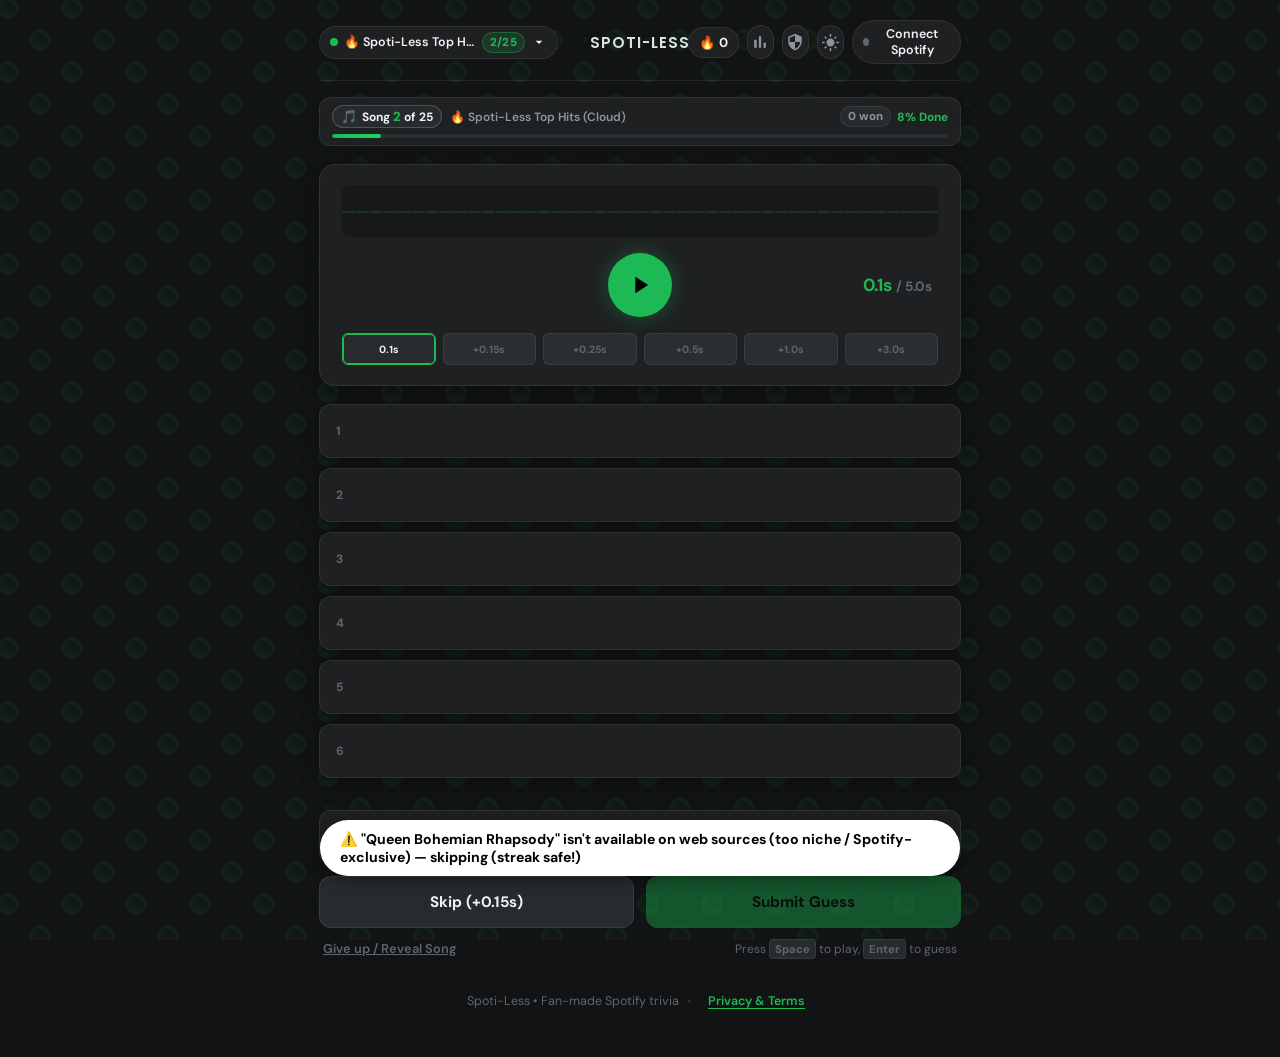
==== commit 63a951da: "v1.4.4: Public Spotify profile/playlist loader, multi-source audio + hidden YouTube fallback, niche " ====
--- a/static/index.html
+++ b/static/index.html
@@ -32,7 +32,7 @@
             } catch (e) {}
         })();
     </script>
-    <link rel="stylesheet" href="style.css?v=1.4.3">
+    <link rel="stylesheet" href="style.css?v=1.4.4">
     <link rel="preconnect" href="https://fonts.googleapis.com">
     <link rel="preconnect" href="https://fonts.gstatic.com" crossorigin>
     <link href="https://fonts.googleapis.com/css2?family=DM+Sans:ital,opsz,wght@0,9..40,400..800;1,9..40,400..800&family=Poppins:wght@600;700;800;900&display=swap" rel="stylesheet">
@@ -528,11 +528,14 @@
                     </div>
                 </div>
 
-                <!-- Load Any Spotify Playlist -->
-                <h4 class="section-title">Load Any Spotify Playlist (Paste Link)</h4>
-                <div class="custom-playlist-loader" style="display: flex; gap: 10px; margin-bottom: 20px;">
-                    <input type="text" id="input-custom-playlist" placeholder="Paste any Spotify playlist link or ID..." style="flex: 1; height: 46px; background: var(--bg-surface); border: 1px solid var(--border-color); border-radius: var(--radius-md); padding: 0 14px; color: var(--color-text); font-size: 0.9rem; outline: none;">
+                <!-- Load Any Spotify Playlist or Public Profile -->
+                <h4 class="section-title">Load Public Spotify Profile or Playlist</h4>
+                <div class="custom-playlist-loader" style="display: flex; gap: 10px; margin-bottom: 12px;">
+                    <input type="text" id="input-custom-playlist" placeholder="Paste Spotify username, profile link, or public playlist link..." style="flex: 1; height: 46px; background: var(--bg-surface); border: 1px solid var(--border-color); border-radius: var(--radius-md); padding: 0 14px; color: var(--color-text); font-size: 0.9rem; outline: none;">
                     <button id="btn-load-custom-playlist" class="btn btn-secondary" style="height: 46px; padding: 0 18px; font-weight: 700;">Load & Play</button>
+                </div>
+                <div class="niche-song-warning" style="background: rgba(245, 158, 11, 0.12); border: 1px solid rgba(245, 158, 11, 0.35); border-radius: 10px; padding: 10px 12px; margin-bottom: 16px; font-size: 0.78rem; color: #fde68a; line-height: 1.45;">
+                    <strong>⚠️ Public Playlists &amp; Niche / Spotify-Exclusive Songs:</strong> To pull from your profile, make sure your playlists are set to <strong>Public</strong> on Spotify. Extremely niche or Spotify-exclusive tracks (remixes, leaks, local uploads) might not exist on web audio sources (iTunes, Deezer, or YouTube) — if a song can't be played on the web, Spoti-Less automatically skips it <strong>without hurting your streak</strong>.
                 </div>
 
                 <!-- Your Created Playlists -->
@@ -651,7 +654,7 @@
     <!-- Toast Notification -->
     <div id="toast" class="toast hidden">Copied score to clipboard!</div>
 
-    <script src="audio_player.js?v=1.4.3"></script>
-    <script src="app.js?v=1.4.3"></script>
+    <script src="audio_player.js?v=1.4.4"></script>
+    <script src="app.js?v=1.4.4"></script>
 </body>
 </html>
